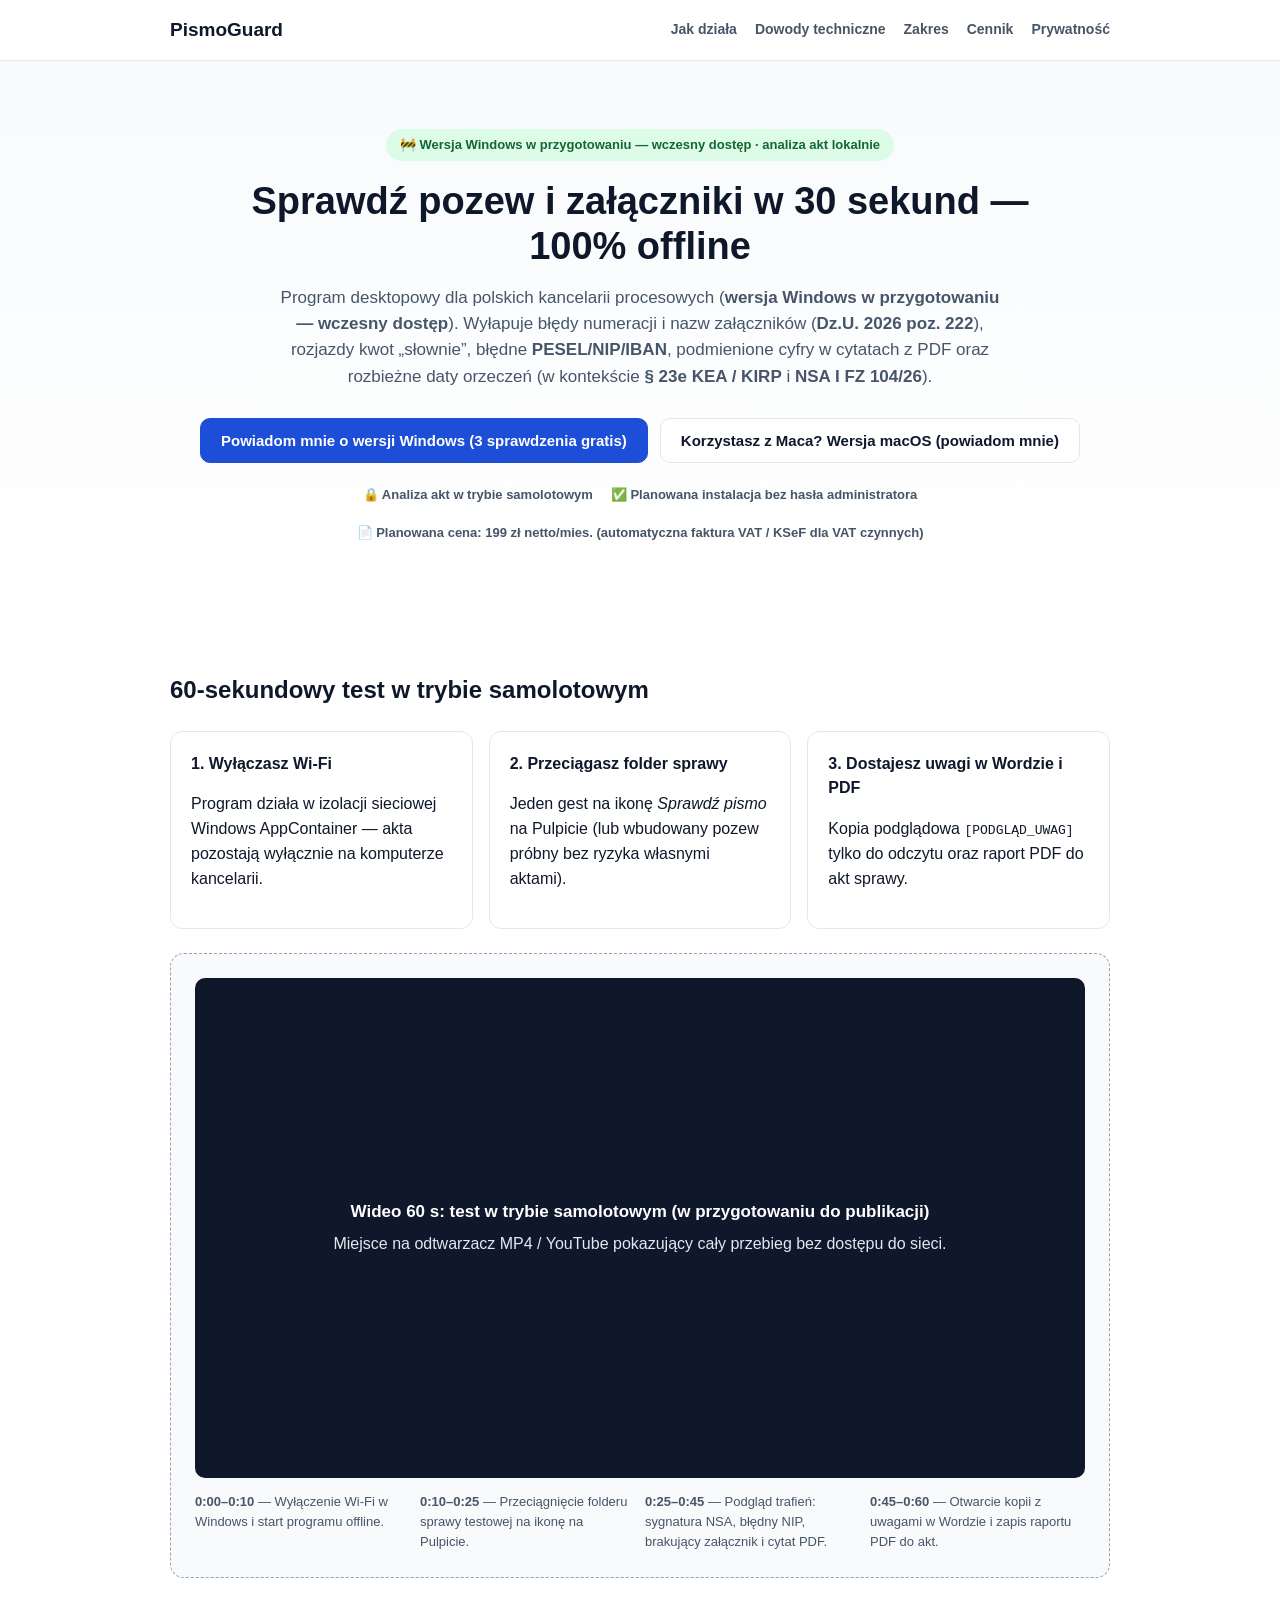
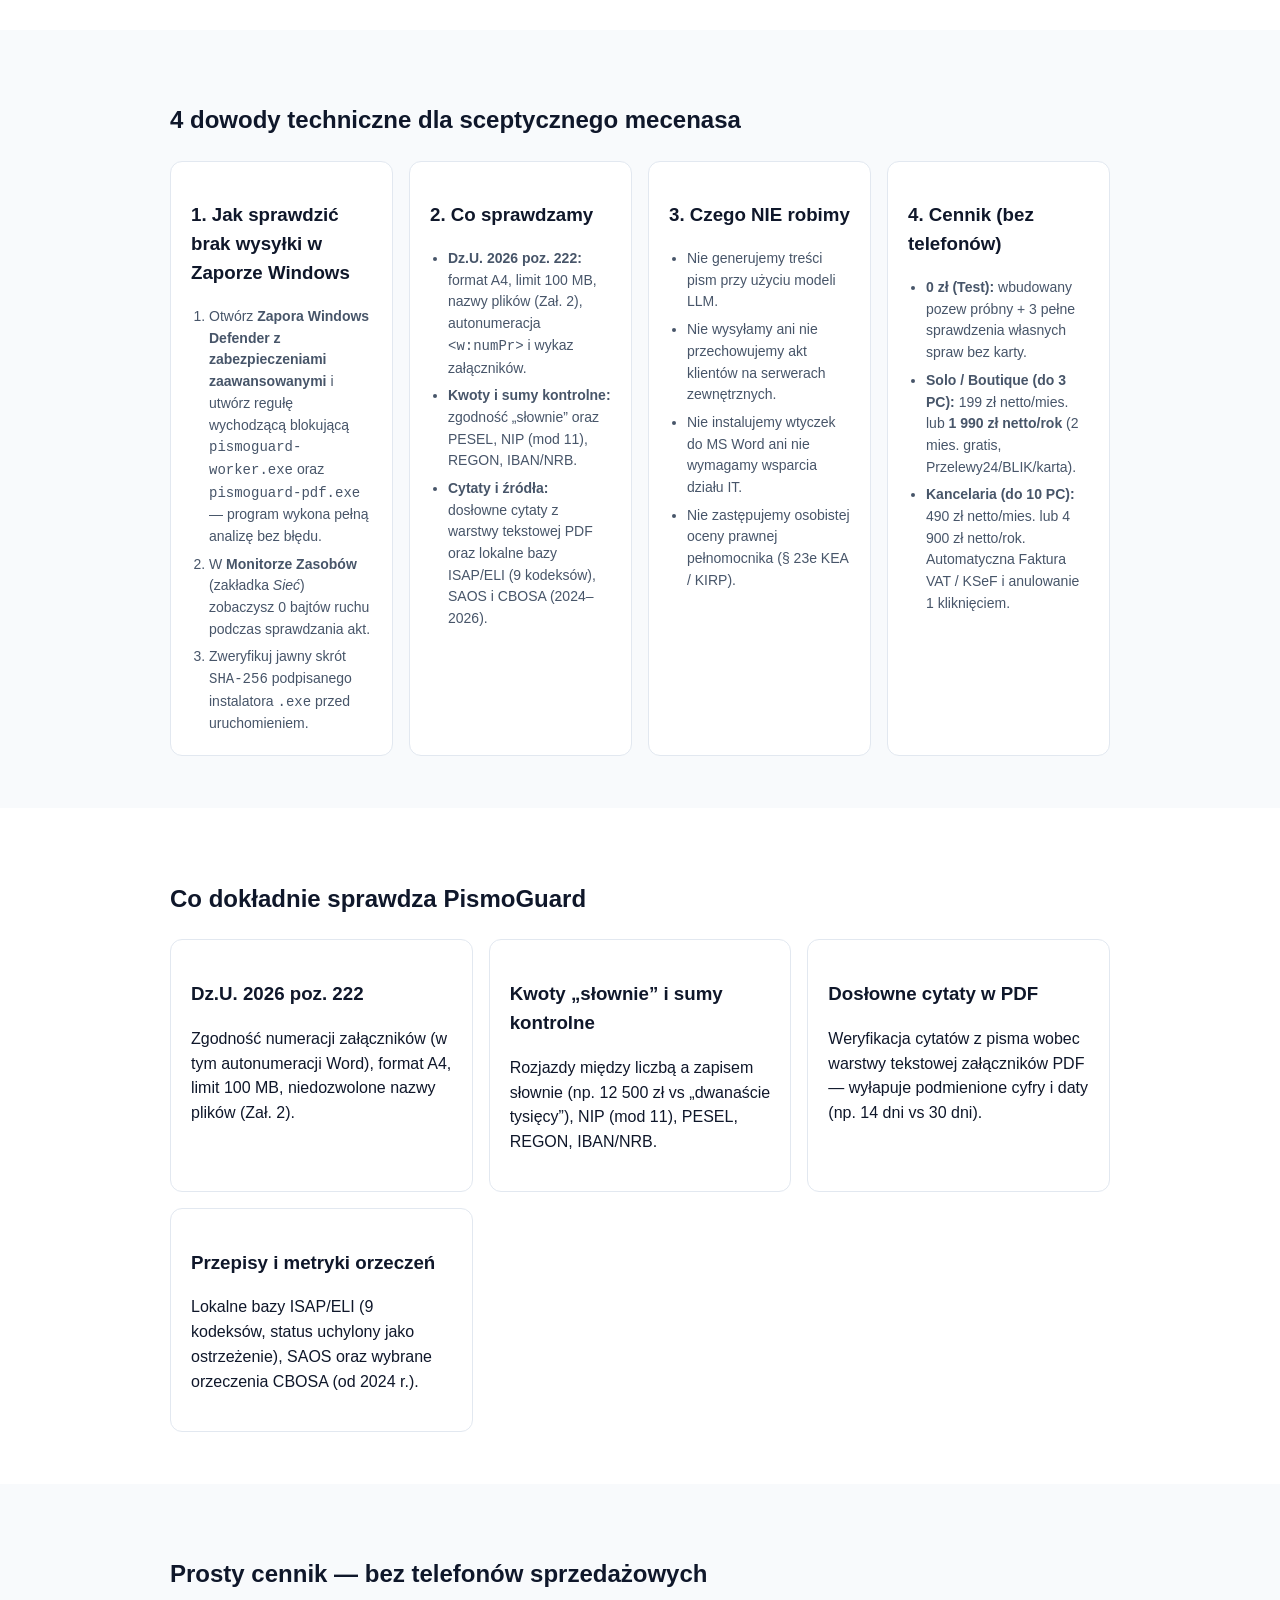
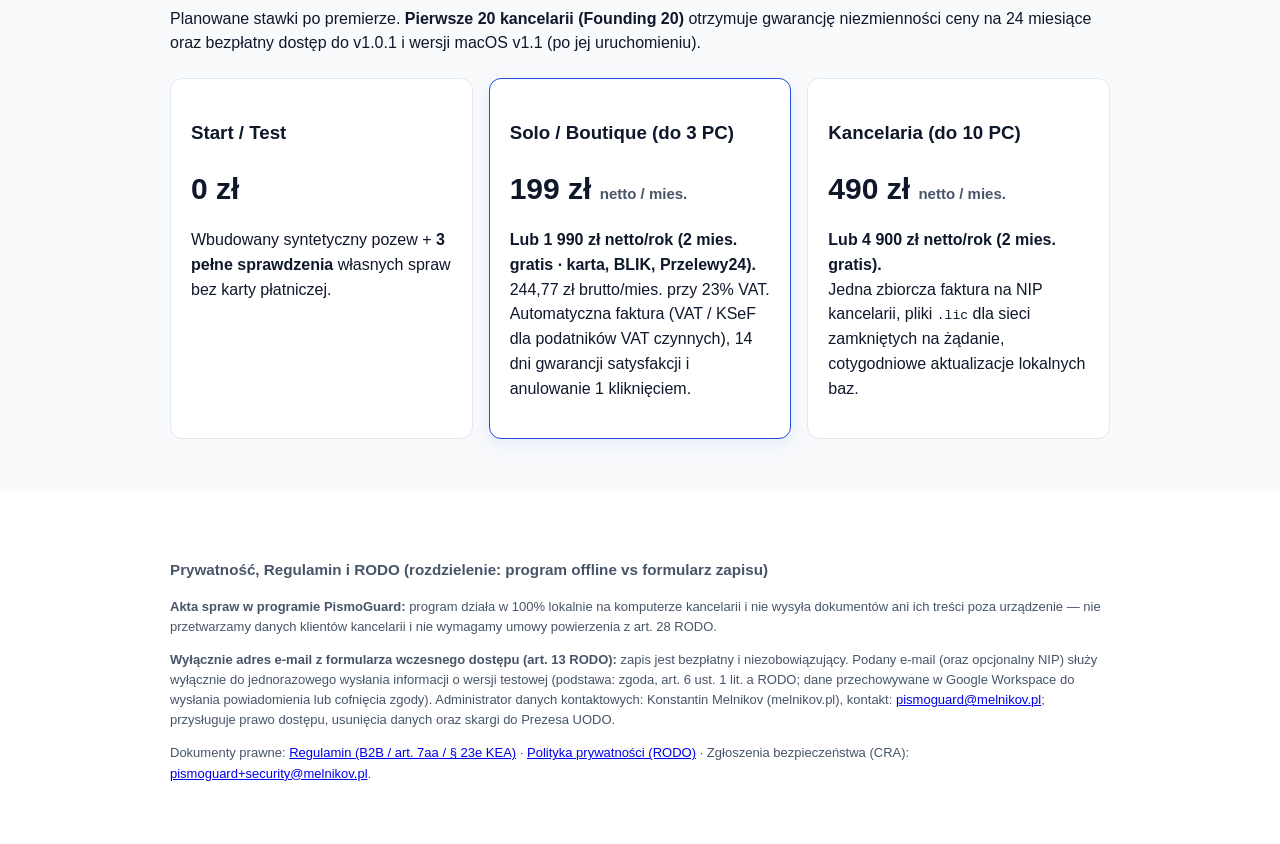
==== index.html @ b6249861 "Publish PismoGuard static landing site for pismoguard.melnikov.pl" ====
<!DOCTYPE html>
<html lang="pl">
<head>
  <meta charset="UTF-8" />
  <meta name="viewport" content="width=device-width, initial-scale=1.0" />
  <title>PismoGuard — Sprawdź pozew i załączniki w 30 sekund (100% offline)</title>
  <meta name="description" content="Program desktopowy na Windows dla polskich kancelarii procesowych (wczesny dostęp). Weryfikuje załączniki (Dz.U. 2026 poz. 222), kwoty słownie, PESEL/NIP, cytaty PDF oraz daty orzeczeń — bez wysyłania akt do chmury." />
  <link rel="canonical" href="https://pismoguard.melnikov.pl/" />
  <link rel="icon" href="icon.png" />
  <link rel="apple-touch-icon" href="icon.png" />
  <meta property="og:title" content="PismoGuard — Sprawdź pozew i załączniki w 30 sekund (100% offline)" />
  <meta property="og:description" content="Program desktopowy na Windows dla polskich kancelarii procesowych (wczesny dostęp). Weryfikuje załączniki, kwoty słownie, PESEL/NIP, cytaty PDF i metryki orzeczeń lokalnie." />
  <meta property="og:type" content="website" />
  <meta property="og:url" content="https://pismoguard.melnikov.pl/" />
  <meta property="og:site_name" content="PismoGuard" />
  <link rel="stylesheet" href="styles.css" />
  <style>
    .video-slot {
      margin-top: 24px;
      border: 1px dashed #94a3b8;
      border-radius: 14px;
      background: #f8fafc;
      padding: 24px;
      text-align: left;
    }
    .video-slot-frame {
      aspect-ratio: 16 / 9;
      border-radius: 10px;
      background: #0f172a;
      color: #e2e8f0;
      display: flex;
      flex-direction: column;
      align-items: center;
      justify-content: center;
      padding: 20px;
      text-align: center;
      margin-bottom: 14px;
    }
    .video-slot-frame strong { color: #ffffff; font-size: 17px; margin-bottom: 6px; }
    .video-slot-timeline { display: grid; gap: 10px; grid-template-columns: repeat(auto-fit, minmax(200px, 1fr)); font-size: 13px; color: var(--muted); }
    .proof-grid { display: grid; gap: 16px; margin-top: 22px; grid-template-columns: repeat(auto-fit, minmax(220px, 1fr)); }
    .proof-card { background: #fff; border: 1px solid var(--border); border-radius: 12px; padding: 20px; }
    .proof-card ul, .proof-card ol { padding-left: 18px; margin: 10px 0 0; font-size: 14px; color: var(--muted); }
    .proof-card li + li { margin-top: 6px; }
  </style>
</head>
<body>
  <header class="nav">
    <div class="wrap nav-inner">
      <div class="logo">PismoGuard</div>
      <div class="nav-links">
        <a href="#jak-dziala">Jak działa</a>
        <a href="#dowody-techniczne">Dowody techniczne</a>
        <a href="#co-sprawdza">Zakres</a>
        <a href="#cennik">Cennik</a>
        <a href="#prywatnosc">Prywatność</a>
      </div>
    </div>
  </header>

  <section class="hero">
    <div class="wrap">
      <div class="pill">🚧 Wersja Windows w przygotowaniu — wczesny dostęp · analiza akt lokalnie</div>
      <h1>Sprawdź pozew i załączniki w 30 sekund — 100% offline</h1>
      <p class="lead">
        Program desktopowy dla polskich kancelarii procesowych (<strong>wersja Windows w przygotowaniu — wczesny dostęp</strong>).
        Wyłapuje błędy numeracji i nazw załączników (<strong>Dz.U. 2026 poz. 222</strong>), rozjazdy kwot „słownie”,
        błędne <strong>PESEL/NIP/IBAN</strong>, podmienione cyfry w cytatach z PDF oraz rozbieżne daty orzeczeń
        (w kontekście <strong>§ 23e KEA / KIRP</strong> i <strong>NSA I FZ 104/26</strong>).
      </p>

      <div class="cta-row">
        <button id="cta-windows" class="btn primary">Powiadom mnie o wersji Windows (3 sprawdzenia gratis)</button>
        <button id="cta-macos" class="btn secondary">Korzystasz z Maca? Wersja macOS (powiadom mnie)</button>
      </div>

      <div class="trust-bar">
        <span>🔒 Analiza akt w trybie samolotowym</span>
        <span>✅ Planowana instalacja bez hasła administratora</span>
        <span>📄 Planowana cena: 199 zł netto/mies. (automatyczna faktura VAT / KSeF dla VAT czynnych)</span>
      </div>
    </div>
  </section>

  <section id="jak-dziala" class="section">
    <div class="wrap">
      <h2>60-sekundowy test w trybie samolotowym</h2>
      <div class="steps">
        <div class="step"><strong>1. Wyłączasz Wi-Fi</strong><p>Program działa w izolacji sieciowej Windows AppContainer — akta pozostają wyłącznie na komputerze kancelarii.</p></div>
        <div class="step"><strong>2. Przeciągasz folder sprawy</strong><p>Jeden gest na ikonę <em>Sprawdź pismo</em> na Pulpicie (lub wbudowany pozew próbny bez ryzyka własnymi aktami).</p></div>
        <div class="step"><strong>3. Dostajesz uwagi w Wordzie i PDF</strong><p>Kopia podglądowa <code>[PODGLĄD_UWAG]</code> tylko do odczytu oraz raport PDF do akt sprawy.</p></div>
      </div>

      <div class="video-slot" aria-label="Slot na 60-sekundowe nagranie wideo">
        <div class="video-slot-frame">
          <strong>Wideo 60 s: test w trybie samolotowym (w przygotowaniu do publikacji)</strong>
          <span>Miejsce na odtwarzacz MP4 / YouTube pokazujący cały przebieg bez dostępu do sieci.</span>
        </div>
        <div class="video-slot-timeline">
          <div><strong>0:00–0:10</strong> — Wyłączenie Wi-Fi w Windows i start programu offline.</div>
          <div><strong>0:10–0:25</strong> — Przeciągnięcie folderu sprawy testowej na ikonę na Pulpicie.</div>
          <div><strong>0:25–0:45</strong> — Podgląd trafień: sygnatura NSA, błędny NIP, brakujący załącznik i cytat PDF.</div>
          <div><strong>0:45–0:60</strong> — Otwarcie kopii z uwagami w Wordzie i zapis raportu PDF do akt.</div>
        </div>
      </div>
    </div>
  </section>

  <section id="dowody-techniczne" class="section alt">
    <div class="wrap">
      <h2>4 dowody techniczne dla sceptycznego mecenasa</h2>
      <div class="proof-grid">
        <div class="proof-card">
          <h3>1. Jak sprawdzić brak wysyłki w Zaporze Windows</h3>
          <ol>
            <li>Otwórz <strong>Zapora Windows Defender z zabezpieczeniami zaawansowanymi</strong> i utwórz regułę wychodzącą blokującą <code>pismoguard-worker.exe</code> oraz <code>pismoguard-pdf.exe</code> — program wykona pełną analizę bez błędu.</li>
            <li>W <strong>Monitorze Zasobów</strong> (zakładka <em>Sieć</em>) zobaczysz 0 bajtów ruchu podczas sprawdzania akt.</li>
            <li>Zweryfikuj jawny skrót <code>SHA-256</code> podpisanego instalatora <code>.exe</code> przed uruchomieniem.</li>
          </ol>
        </div>
        <div class="proof-card">
          <h3>2. Co sprawdzamy</h3>
          <ul>
            <li><strong>Dz.U. 2026 poz. 222:</strong> format A4, limit 100 MB, nazwy plików (Zał. 2), autonumeracja <code>&lt;w:numPr&gt;</code> i wykaz załączników.</li>
            <li><strong>Kwoty i sumy kontrolne:</strong> zgodność „słownie” oraz PESEL, NIP (mod 11), REGON, IBAN/NRB.</li>
            <li><strong>Cytaty i źródła:</strong> dosłowne cytaty z warstwy tekstowej PDF oraz lokalne bazy ISAP/ELI (9 kodeksów), SAOS i CBOSA (2024–2026).</li>
          </ul>
        </div>
        <div class="proof-card">
          <h3>3. Czego NIE robimy</h3>
          <ul>
            <li>Nie generujemy treści pism przy użyciu modeli LLM.</li>
            <li>Nie wysyłamy ani nie przechowujemy akt klientów na serwerach zewnętrznych.</li>
            <li>Nie instalujemy wtyczek do MS Word ani nie wymagamy wsparcia działu IT.</li>
            <li>Nie zastępujemy osobistej oceny prawnej pełnomocnika (§ 23e KEA / KIRP).</li>
          </ul>
        </div>
        <div class="proof-card">
          <h3>4. Cennik (bez telefonów)</h3>
          <ul>
            <li><strong>0 zł (Test):</strong> wbudowany pozew próbny + 3 pełne sprawdzenia własnych spraw bez karty.</li>
            <li><strong>Solo / Boutique (do 3 PC):</strong> 199 zł netto/mies. lub <strong>1 990 zł netto/rok</strong> (2 mies. gratis, Przelewy24/BLIK/karta).</li>
            <li><strong>Kancelaria (do 10 PC):</strong> 490 zł netto/mies. lub 4 900 zł netto/rok. Automatyczna Faktura VAT / KSeF i anulowanie 1 kliknięciem.</li>
          </ul>
        </div>
      </div>
    </div>
  </section>

  <section id="co-sprawdza" class="section">
    <div class="wrap">
      <h2>Co dokładnie sprawdza PismoGuard</h2>
      <div class="grid">
        <div class="card"><h3>Dz.U. 2026 poz. 222</h3><p>Zgodność numeracji załączników (w tym autonumeracji Word), format A4, limit 100 MB, niedozwolone nazwy plików (Zał. 2).</p></div>
        <div class="card"><h3>Kwoty „słownie” i sumy kontrolne</h3><p>Rozjazdy między liczbą a zapisem słownie (np. 12 500 zł vs „dwanaście tysięcy”), NIP (mod 11), PESEL, REGON, IBAN/NRB.</p></div>
        <div class="card"><h3>Dosłowne cytaty w PDF</h3><p>Weryfikacja cytatów z pisma wobec warstwy tekstowej załączników PDF — wyłapuje podmienione cyfry i daty (np. 14 dni vs 30 dni).</p></div>
        <div class="card"><h3>Przepisy i metryki orzeczeń</h3><p>Lokalne bazy ISAP/ELI (9 kodeksów, status uchylony jako ostrzeżenie), SAOS oraz wybrane orzeczenia CBOSA (od 2024 r.).</p></div>
      </div>
    </div>
  </section>

  <section id="cennik" class="section alt">
    <div class="wrap">
      <h2>Prosty cennik — bez telefonów sprzedażowych</h2>
      <p class="muted" style="margin-top:-6px;">Planowane stawki po premierze. <strong>Pierwsze 20 kancelarii (Founding 20)</strong> otrzymuje gwarancję niezmienności ceny na 24 miesiące oraz bezpłatny dostęp do v1.0.1 i wersji macOS v1.1 (po jej uruchomieniu).</p>
      <div class="pricing">
        <div class="price-card">
          <h3>Start / Test</h3>
          <div class="price">0 zł</div>
          <p>Wbudowany syntetyczny pozew + <strong>3 pełne sprawdzenia</strong> własnych spraw bez karty płatniczej.</p>
        </div>
        <div class="price-card featured">
          <h3>Solo / Boutique (do 3 PC)</h3>
          <div class="price">199 zł <span>netto / mies.</span></div>
          <p><strong>Lub 1 990 zł netto/rok (2 mies. gratis · karta, BLIK, Przelewy24).</strong><br>244,77 zł brutto/mies. przy 23% VAT. Automatyczna faktura (VAT / KSeF dla podatników VAT czynnych), 14 dni gwarancji satysfakcji i anulowanie 1 kliknięciem.</p>
        </div>
        <div class="price-card">
          <h3>Kancelaria (do 10 PC)</h3>
          <div class="price">490 zł <span>netto / mies.</span></div>
          <p><strong>Lub 4 900 zł netto/rok (2 mies. gratis).</strong><br>Jedna zbiorcza faktura na NIP kancelarii, pliki <code>.lic</code> dla sieci zamkniętych na żądanie, cotygodniowe aktualizacje lokalnych baz.</p>
        </div>
      </div>
    </div>
  </section>

  <section id="prywatnosc" class="section">
    <div class="wrap small-legal">
      <h3>Prywatność, Regulamin i RODO (rozdzielenie: program offline vs formularz zapisu)</h3>
      <p><strong>Akta spraw w programie PismoGuard:</strong> program działa w 100% lokalnie na komputerze kancelarii i nie wysyła dokumentów ani ich treści poza urządzenie — nie przetwarzamy danych klientów kancelarii i nie wymagamy umowy powierzenia z art. 28 RODO.</p>
      <p><strong>Wyłącznie adres e-mail z formularza wczesnego dostępu (art. 13 RODO):</strong> zapis jest bezpłatny i niezobowiązujący. Podany e-mail (oraz opcjonalny NIP) służy wyłącznie do jednorazowego wysłania informacji o wersji testowej (podstawa: zgoda, art. 6 ust. 1 lit. a RODO; dane przechowywane w Google Workspace do wysłania powiadomienia lub cofnięcia zgody). Administrator danych kontaktowych: Konstantin Melnikov (melnikov.pl), kontakt: <a href="mailto:pismoguard@melnikov.pl">pismoguard@melnikov.pl</a>; przysługuje prawo dostępu, usunięcia danych oraz skargi do Prezesa UODO.</p>
      <p>Dokumenty prawne: <a href="regulamin.html">Regulamin (B2B / art. 7aa / § 23e KEA)</a> · <a href="polityka-prywatnosci.html">Polityka prywatności (RODO)</a> · Zgłoszenia bezpieczeństwa (CRA): <a href="mailto:pismoguard+security@melnikov.pl">pismoguard+security@melnikov.pl</a>.</p>
    </div>
  </section>

  <!-- Honest Waitlist Modal (Windows G1 + macOS Fake-Door) -->
  <div id="modal" class="modal hidden" role="dialog" aria-modal="true">
    <div class="modal-box">
      <button id="modal-close" class="close" aria-label="Zamknij">&times;</button>
      <h3 id="modal-title">Powiadom mnie o wersji Windows</h3>
      <p id="modal-desc">Zostaw służbowy e-mail kancelarii — wyślemy link do bezpłatnej wersji testowej (3 sprawdzenia bez karty).</p>
      <form id="waitlist-form">
        <input type="hidden" id="platform-input" name="platform" value="windows" />
        <label>E-mail kancelarii *
          <input type="email" id="email-input" name="email" required placeholder="mecenas@kancelaria.pl" />
        </label>
        <label>NIP kancelarii (opcjonalnie)
          <input type="text" id="nip-input" name="nip" placeholder="np. 1234563218" />
        </label>
        <label class="chk">
          <input type="checkbox" required /> Wyrażam zgodę na jednorazowe powiadomienie e-mail o dostępności wersji testowej PismoGuard.
        </label>
        <button type="submit" class="btn primary full">Zapisz się na wczesny dostęp</button>
        <p id="form-status" class="status"></p>
      </form>
    </div>
  </div>

  <script src="landing.js"></script>
</body>
</html>
---- styles.css ----
:root { --ink:#0f172a; --muted:#475569; --bg:#ffffff; --alt:#f8fafc; --primary:#1d4ed8; --border:#e2e8f0; }
* { box-sizing:border-box; }
body { margin:0; font-family:-apple-system,BlinkMacSystemFont,"Segoe UI",Roboto,sans-serif; color:var(--ink); background:var(--bg); line-height:1.55; }
.wrap { max-width:980px; margin:0 auto; padding:0 20px; }
.nav { border-bottom:1px solid var(--border); position:sticky; top:0; background:rgba(255,255,255,.95); }
.nav-inner { display:flex; justify-content:space-between; align-items:center; height:60px; }
.logo { font-weight:800; font-size:19px; }
.nav-links { display:flex; gap:18px; }
.nav-links a { color:var(--muted); text-decoration:none; font-size:14px; font-weight:600; }
.hero { padding:68px 0 56px; text-align:center; background:linear-gradient(180deg,#f8fafc,#ffffff); }
.pill { display:inline-block; background:#dcfce7; color:#166534; padding:6px 14px; border-radius:999px; font-size:13px; font-weight:700; margin-bottom:18px; }
h1 { font-size:38px; line-height:1.18; max-width:780px; margin:0 auto 16px; }
.lead { max-width:740px; margin:0 auto 28px; font-size:17px; color:var(--muted); }
.cta-row { display:flex; gap:12px; justify-content:center; flex-wrap:wrap; }
.btn { padding:13px 20px; border-radius:10px; font-weight:700; font-size:15px; cursor:pointer; border:1px solid var(--border); }
.btn.primary { background:var(--primary); color:#fff; border-color:var(--primary); }
.btn.secondary { background:#fff; color:var(--ink); }
.btn.full { width:100%; margin-top:12px; }
.trust-bar { display:flex; gap:18px; justify-content:center; flex-wrap:wrap; margin-top:22px; font-size:13px; color:var(--muted); font-weight:600; }
.section { padding:52px 0; }
.section.alt { background:var(--alt); }
.steps, .grid, .pricing { display:grid; gap:16px; margin-top:22px; grid-template-columns:repeat(auto-fit,minmax(240px,1fr)); }
.step, .card, .price-card { background:#fff; border:1px solid var(--border); border-radius:12px; padding:20px; }
.price-card.featured { border-color:var(--primary); box-shadow:0 6px 20px rgba(29,78,216,.08); }
.price { font-size:30px; font-weight:800; margin:8px 0; }
.price span { font-size:15px; font-weight:600; color:var(--muted); }
.small-legal { font-size:13px; color:var(--muted); }
.modal { position:fixed; inset:0; background:rgba(15,23,42,.55); display:flex; align-items:center; justify-content:center; padding:16px; }
.modal.hidden { display:none; }
.modal-box { background:#fff; border-radius:14px; max-width:460px; width:100%; padding:24px; position:relative; }
.close { position:absolute; top:12px; right:14px; border:none; background:none; font-size:24px; cursor:pointer; }
label { display:block; font-size:13px; font-weight:600; margin-top:12px; }
input[type="email"], input[type="text"] { width:100%; padding:10px 12px; border:1px solid #cbd5e1; border-radius:8px; margin-top:4px; font-size:14px; }
.chk { font-weight:400; color:var(--muted); display:flex; gap:8px; align-items:flex-start; }
.status { font-size:13px; font-weight:600; margin-top:10px; min-height:20px; }
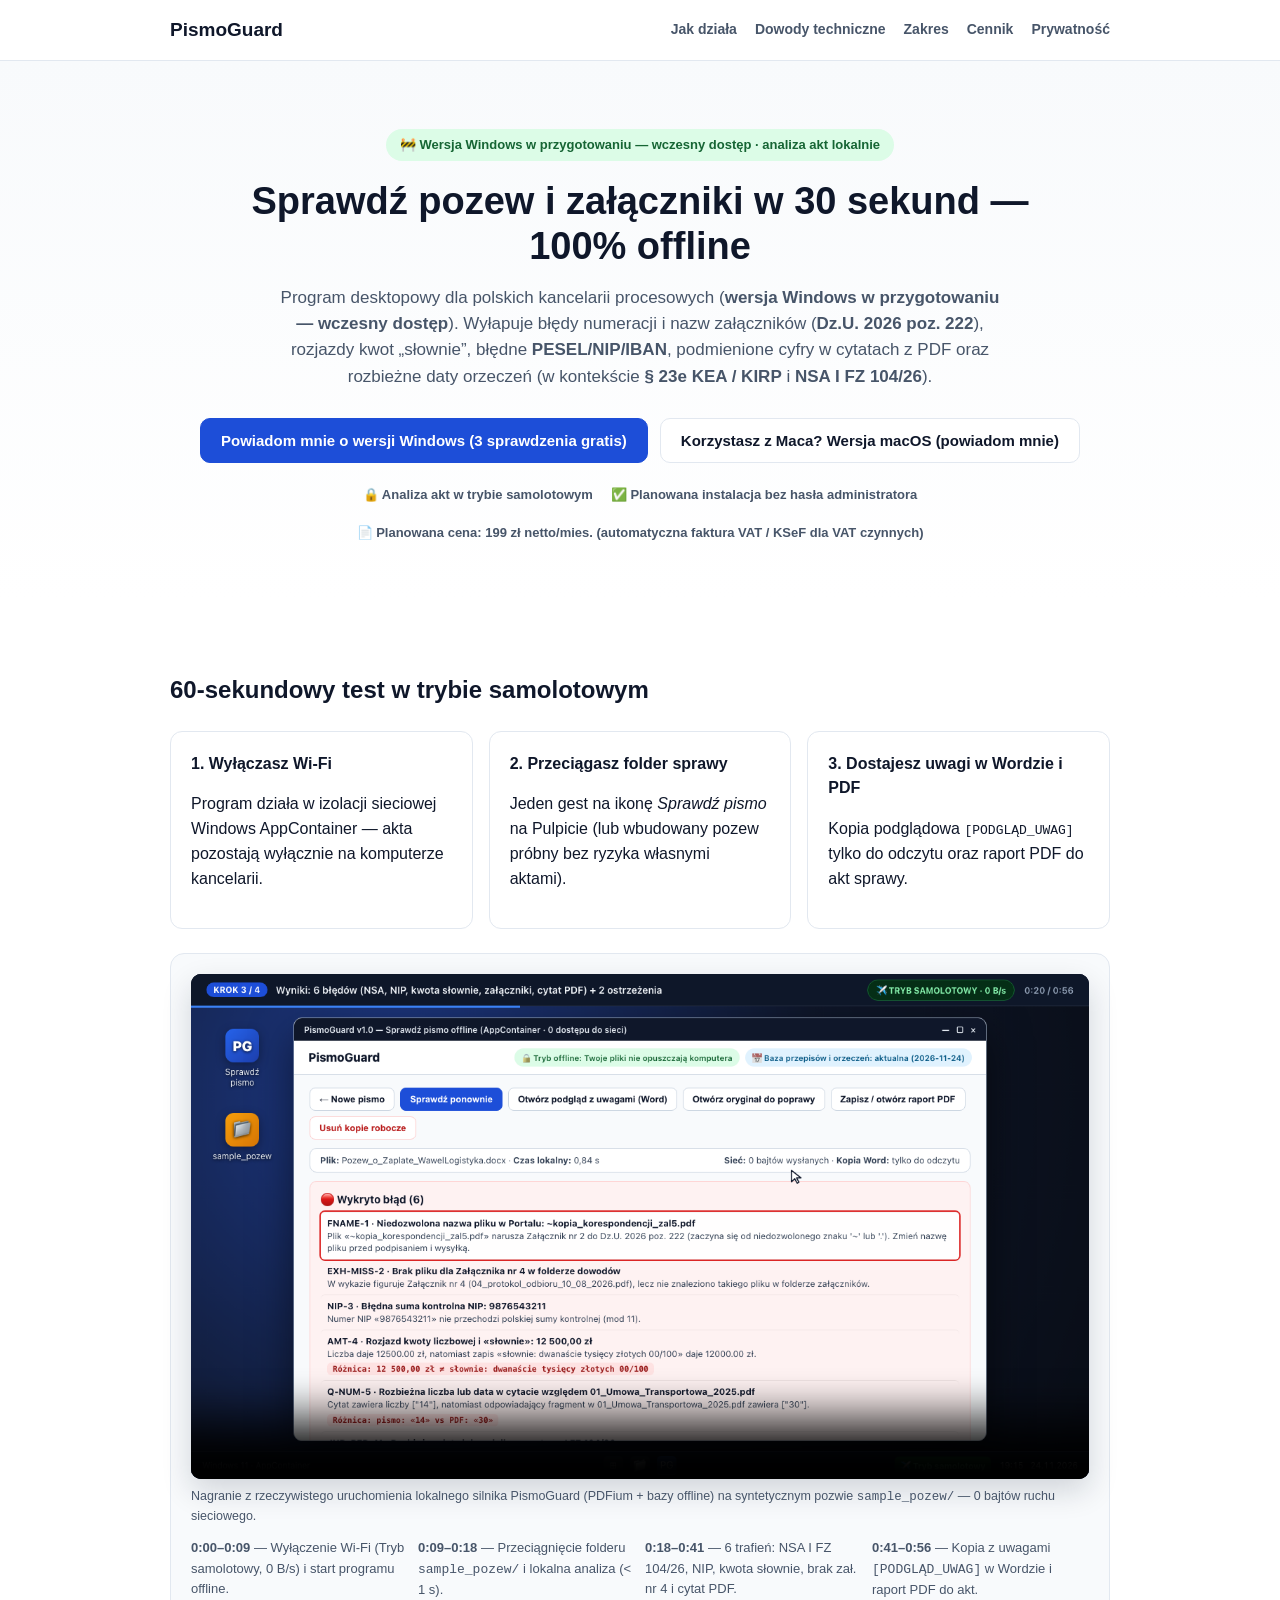
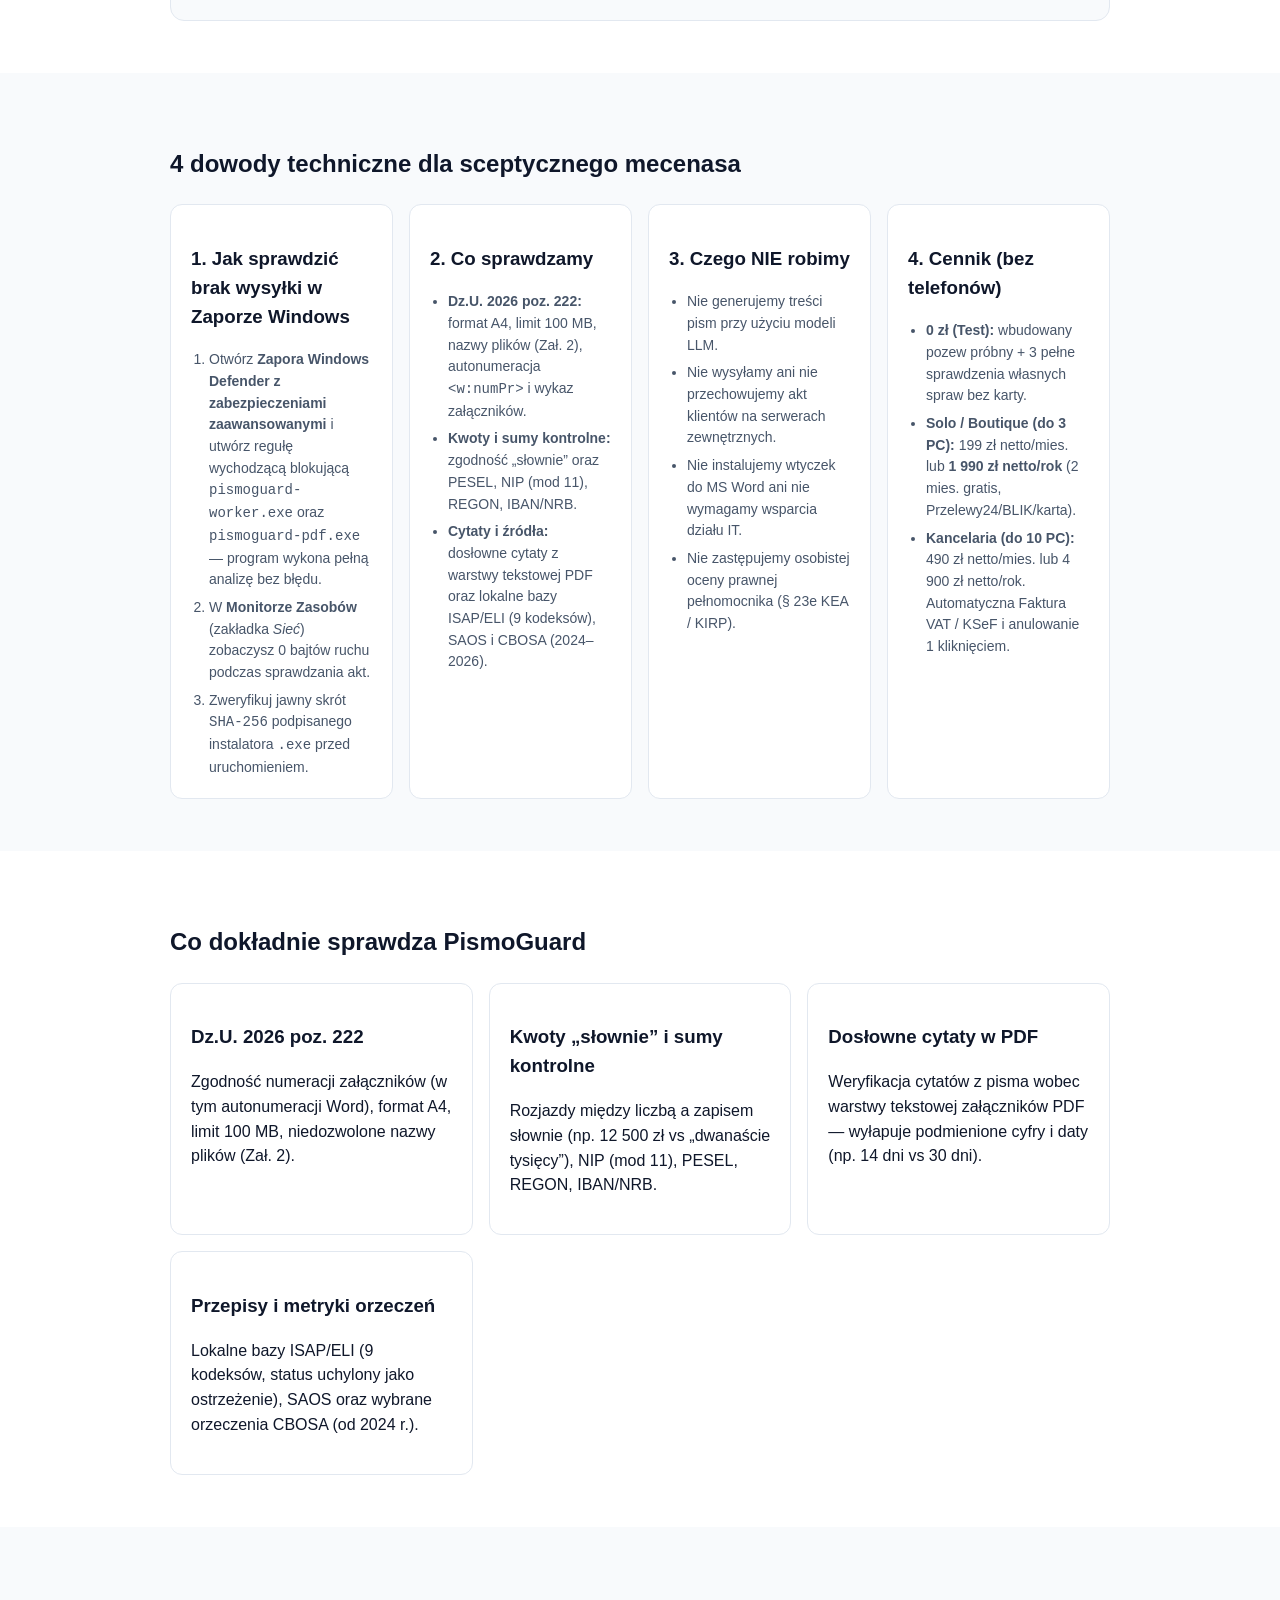
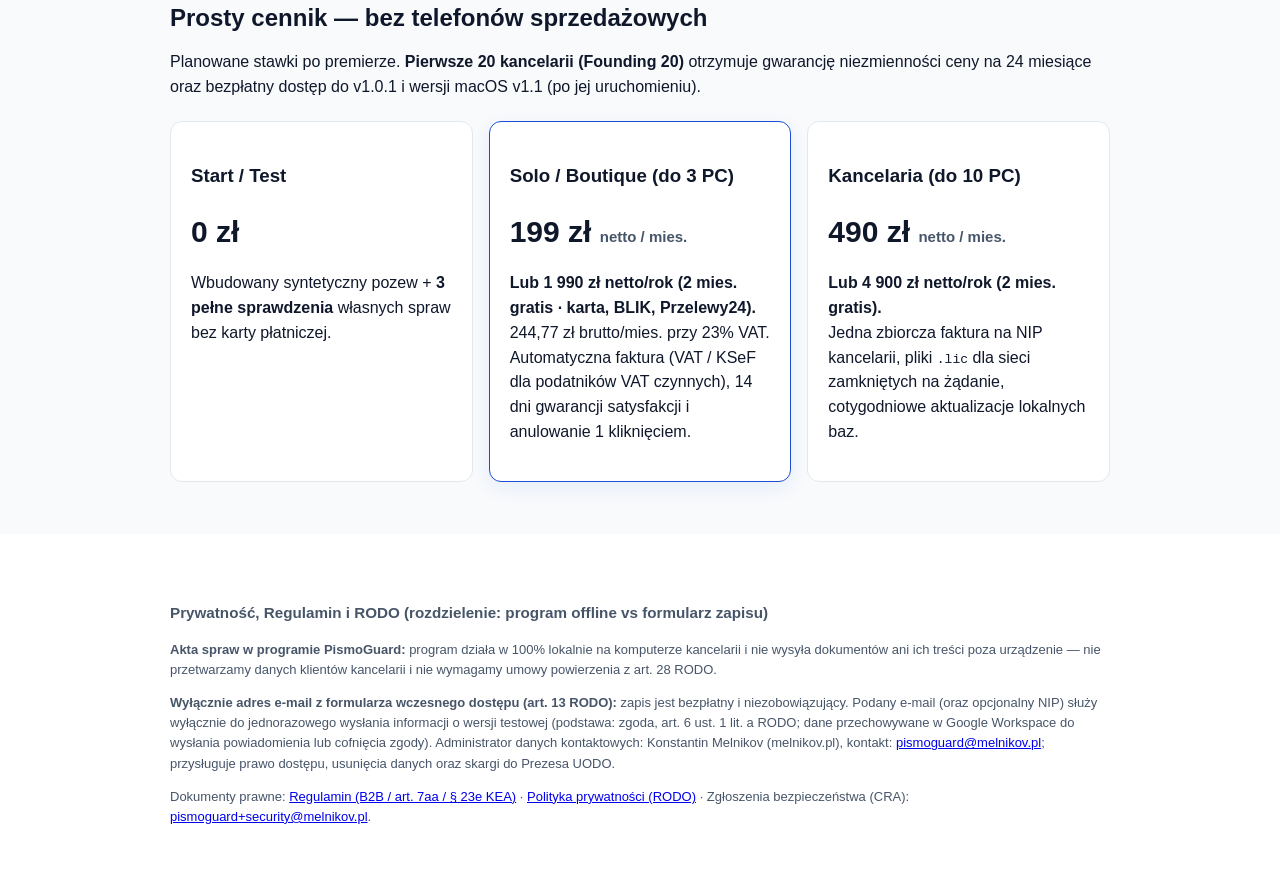
==== commit d7f794cf: "embed 56s real-audit offline demo video (yuv420p MP4 + poster)" ====
--- a/index.html
+++ b/index.html
@@ -17,26 +17,32 @@
   <style>
     .video-slot {
       margin-top: 24px;
-      border: 1px dashed #94a3b8;
+      border: 1px solid var(--border);
       border-radius: 14px;
       background: #f8fafc;
-      padding: 24px;
+      padding: 20px;
       text-align: left;
     }
     .video-slot-frame {
       aspect-ratio: 16 / 9;
       border-radius: 10px;
       background: #0f172a;
-      color: #e2e8f0;
-      display: flex;
-      flex-direction: column;
-      align-items: center;
-      justify-content: center;
-      padding: 20px;
-      text-align: center;
+      overflow: hidden;
       margin-bottom: 14px;
-    }
-    .video-slot-frame strong { color: #ffffff; font-size: 17px; margin-bottom: 6px; }
+      box-shadow: 0 12px 30px rgba(15, 23, 42, 0.16);
+    }
+    .video-slot-frame video {
+      width: 100%;
+      height: 100%;
+      display: block;
+      object-fit: contain;
+      background: #0f172a;
+    }
+    .video-caption {
+      font-size: 12.5px;
+      color: var(--muted);
+      margin: -6px 0 12px;
+    }
     .video-slot-timeline { display: grid; gap: 10px; grid-template-columns: repeat(auto-fit, minmax(200px, 1fr)); font-size: 13px; color: var(--muted); }
     .proof-grid { display: grid; gap: 16px; margin-top: 22px; grid-template-columns: repeat(auto-fit, minmax(220px, 1fr)); }
     .proof-card { background: #fff; border: 1px solid var(--border); border-radius: 12px; padding: 20px; }
@@ -91,16 +97,19 @@
         <div class="step"><strong>3. Dostajesz uwagi w Wordzie i PDF</strong><p>Kopia podglądowa <code>[PODGLĄD_UWAG]</code> tylko do odczytu oraz raport PDF do akt sprawy.</p></div>
       </div>
 
-      <div class="video-slot" aria-label="Slot na 60-sekundowe nagranie wideo">
+      <div class="video-slot" aria-label="60-sekundowe nagranie wideo testu offline">
         <div class="video-slot-frame">
-          <strong>Wideo 60 s: test w trybie samolotowym (w przygotowaniu do publikacji)</strong>
-          <span>Miejsce na odtwarzacz MP4 / YouTube pokazujący cały przebieg bez dostępu do sieci.</span>
-        </div>
+          <video controls playsinline preload="metadata" poster="demo-poster.png" aria-label="PismoGuard — test w trybie samolotowym na przykładowym pozwie">
+            <source src="demo-offline-60s.mp4" type="video/mp4" />
+            Twoja przeglądarka nie obsługuje wideo HTML5. <a href="demo-offline-60s.mp4">Pobierz nagranie MP4</a>.
+          </video>
+        </div>
+        <p class="video-caption">Nagranie z rzeczywistego uruchomienia lokalnego silnika PismoGuard (PDFium + bazy offline) na syntetycznym pozwie <code>sample_pozew/</code> — 0 bajtów ruchu sieciowego.</p>
         <div class="video-slot-timeline">
-          <div><strong>0:00–0:10</strong> — Wyłączenie Wi-Fi w Windows i start programu offline.</div>
-          <div><strong>0:10–0:25</strong> — Przeciągnięcie folderu sprawy testowej na ikonę na Pulpicie.</div>
-          <div><strong>0:25–0:45</strong> — Podgląd trafień: sygnatura NSA, błędny NIP, brakujący załącznik i cytat PDF.</div>
-          <div><strong>0:45–0:60</strong> — Otwarcie kopii z uwagami w Wordzie i zapis raportu PDF do akt.</div>
+          <div><strong>0:00–0:09</strong> — Wyłączenie Wi-Fi (Tryb samolotowy, 0 B/s) i start programu offline.</div>
+          <div><strong>0:09–0:18</strong> — Przeciągnięcie folderu <code>sample_pozew/</code> i lokalna analiza (&lt; 1 s).</div>
+          <div><strong>0:18–0:41</strong> — 6 trafień: NSA I FZ 104/26, NIP, kwota słownie, brak zał. nr 4 i cytat PDF.</div>
+          <div><strong>0:41–0:56</strong> — Kopia z uwagami <code>[PODGLĄD_UWAG]</code> w Wordzie i raport PDF do akt.</div>
         </div>
       </div>
     </div>
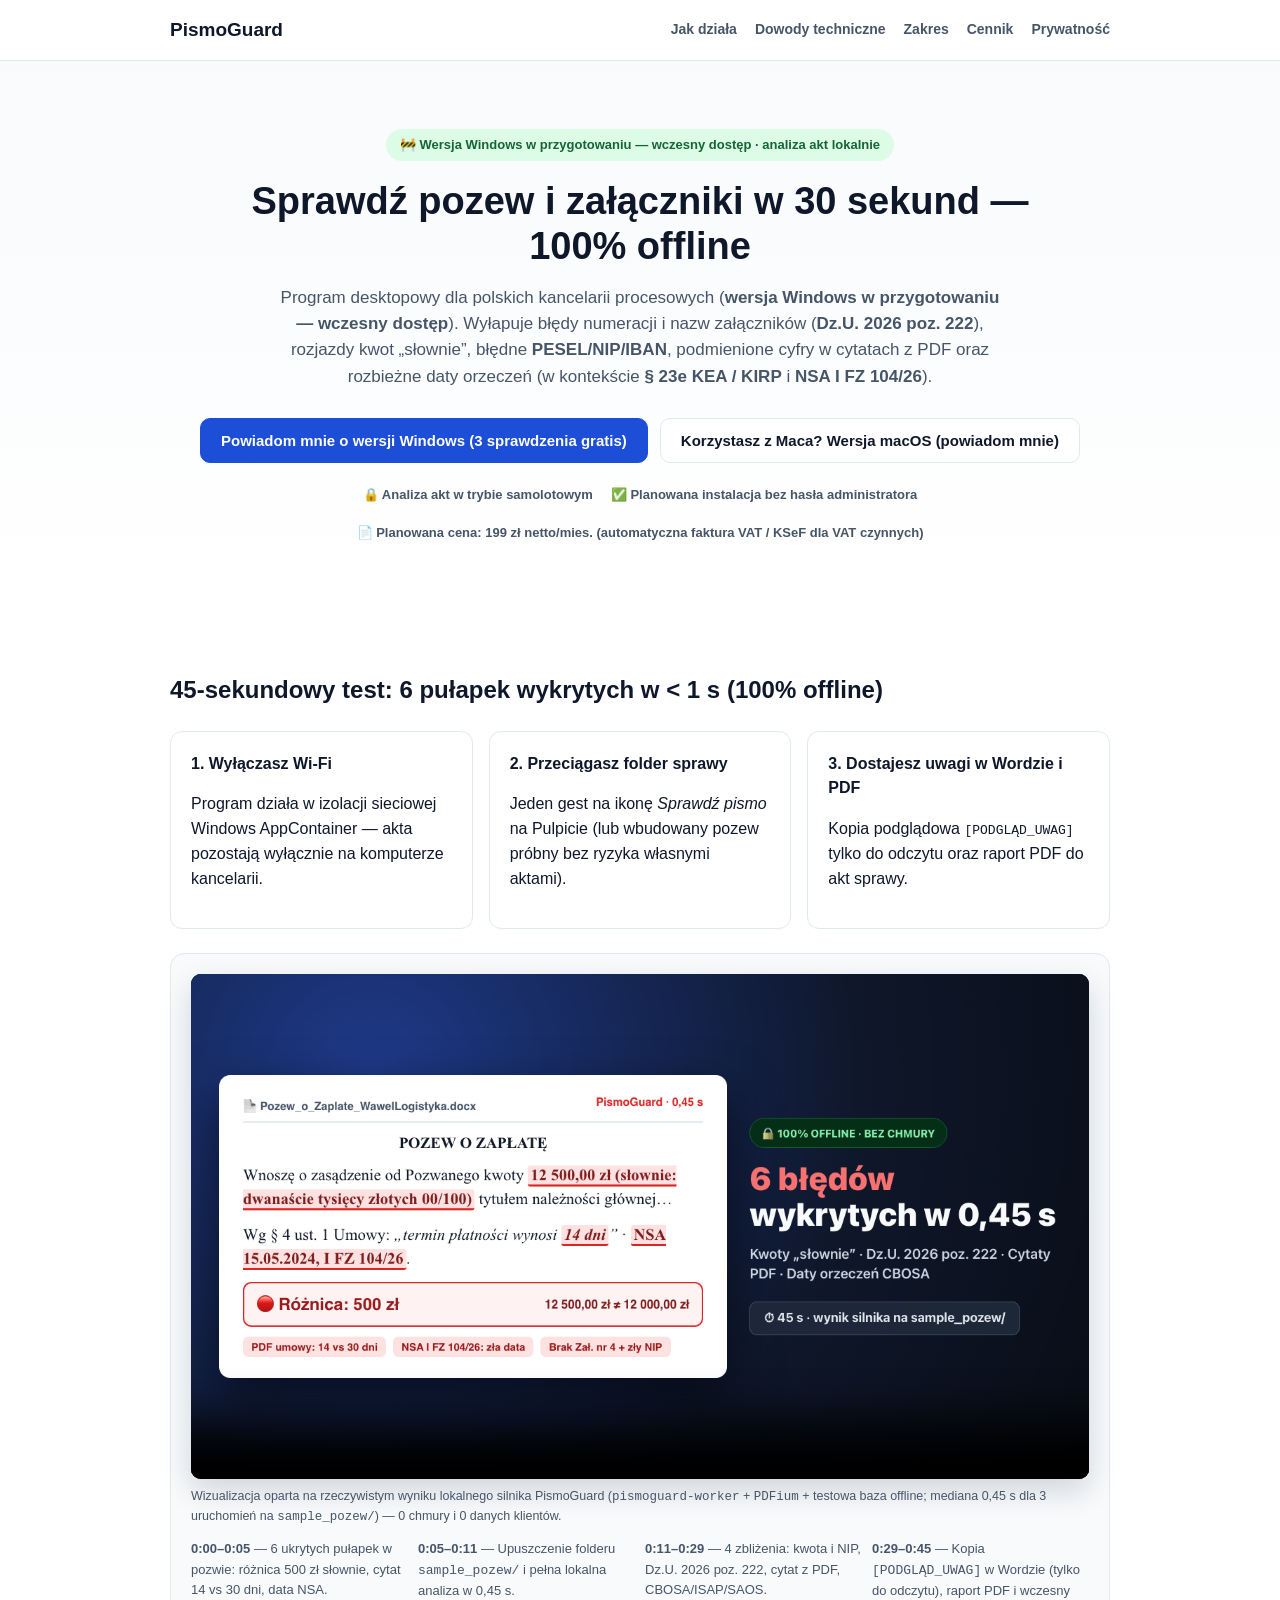
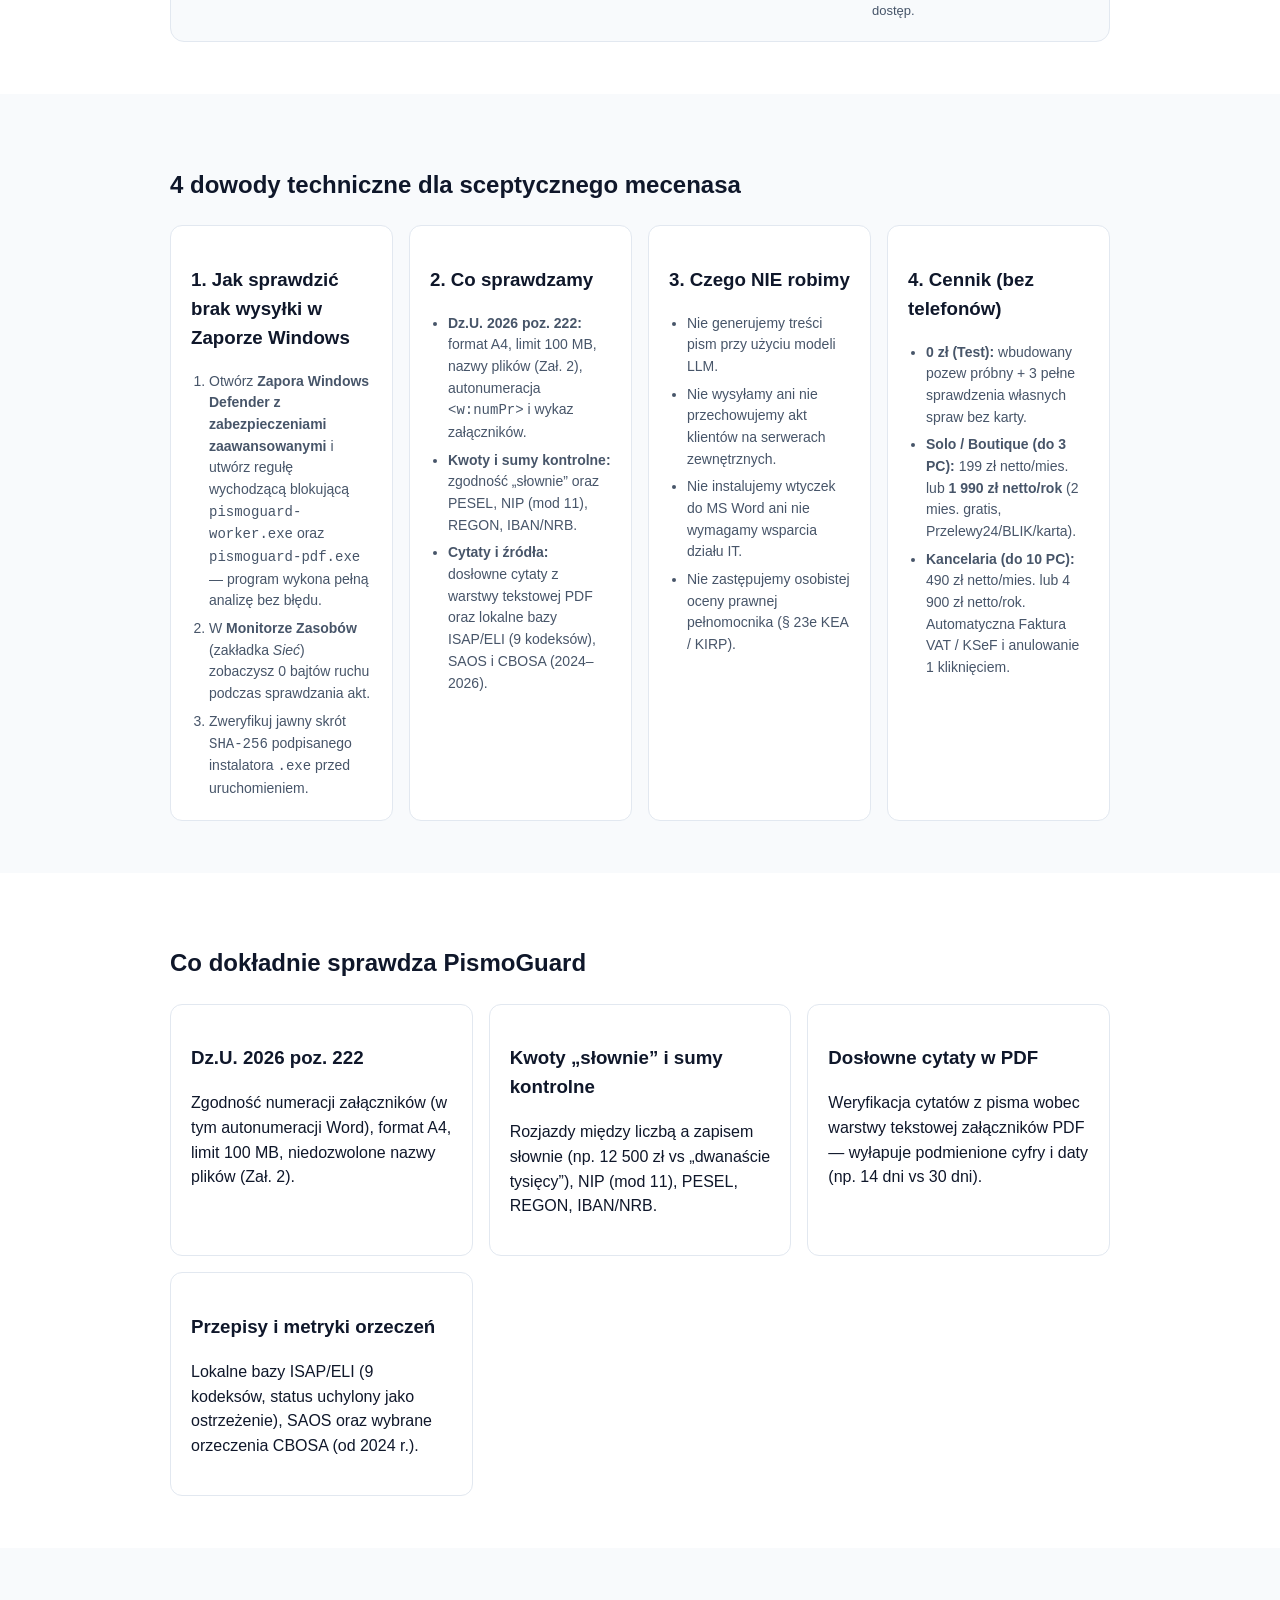
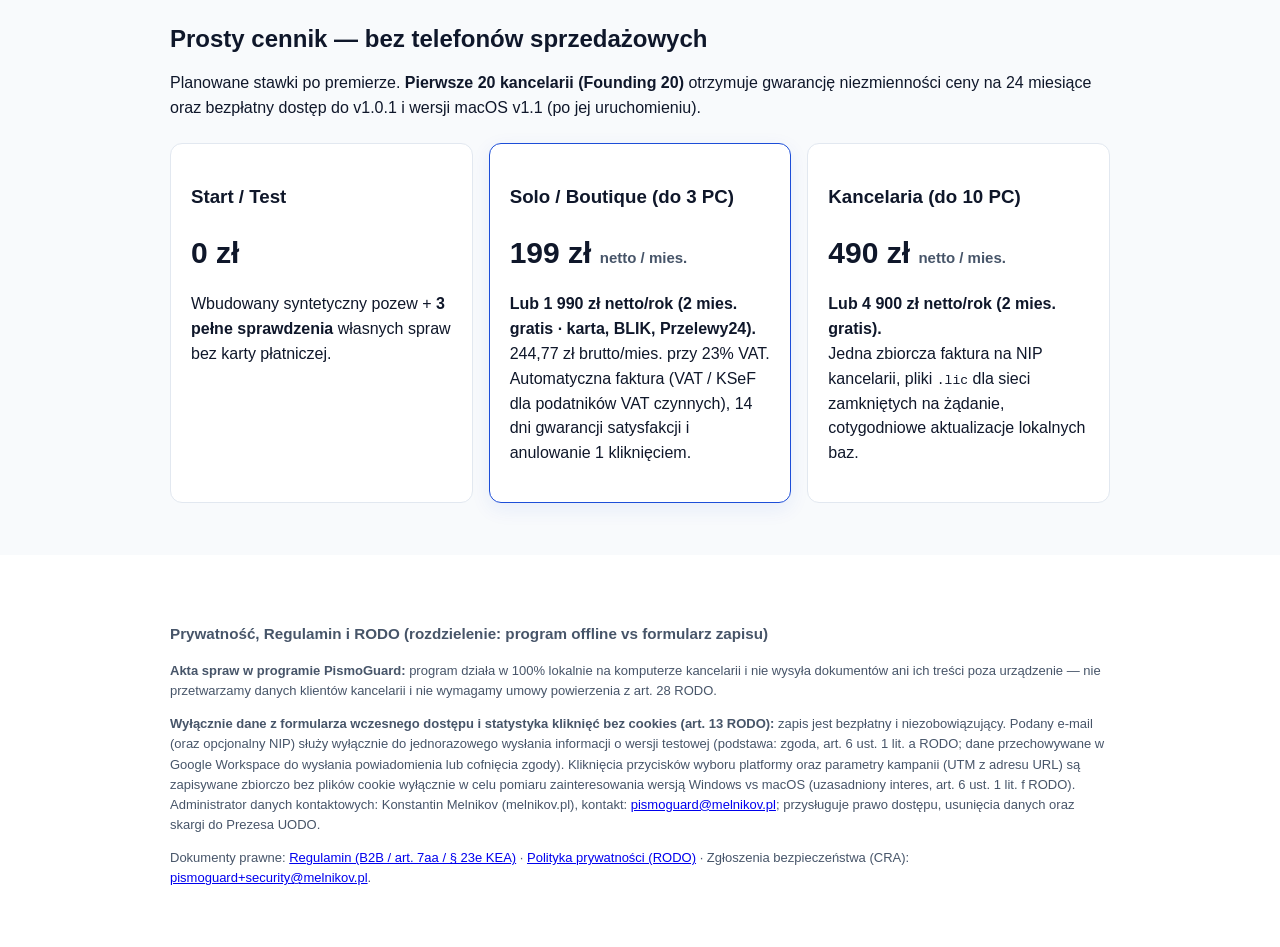
==== commit ca3200c0: "ship vetted v2 45s value-first demo (0.45s bench, cache-busted, RODO UTM)" ====
--- a/index.html
+++ b/index.html
@@ -90,26 +90,26 @@
 
   <section id="jak-dziala" class="section">
     <div class="wrap">
-      <h2>60-sekundowy test w trybie samolotowym</h2>
+      <h2>45-sekundowy test: 6 pułapek wykrytych w &lt; 1 s (100% offline)</h2>
       <div class="steps">
         <div class="step"><strong>1. Wyłączasz Wi-Fi</strong><p>Program działa w izolacji sieciowej Windows AppContainer — akta pozostają wyłącznie na komputerze kancelarii.</p></div>
         <div class="step"><strong>2. Przeciągasz folder sprawy</strong><p>Jeden gest na ikonę <em>Sprawdź pismo</em> na Pulpicie (lub wbudowany pozew próbny bez ryzyka własnymi aktami).</p></div>
         <div class="step"><strong>3. Dostajesz uwagi w Wordzie i PDF</strong><p>Kopia podglądowa <code>[PODGLĄD_UWAG]</code> tylko do odczytu oraz raport PDF do akt sprawy.</p></div>
       </div>
 
-      <div class="video-slot" aria-label="60-sekundowe nagranie wideo testu offline">
+      <div class="video-slot" aria-label="45-sekundowe nagranie wideo testu offline">
         <div class="video-slot-frame">
-          <video controls playsinline preload="metadata" poster="demo-poster.png" aria-label="PismoGuard — test w trybie samolotowym na przykładowym pozwie">
-            <source src="demo-offline-60s.mp4" type="video/mp4" />
-            Twoja przeglądarka nie obsługuje wideo HTML5. <a href="demo-offline-60s.mp4">Pobierz nagranie MP4</a>.
+          <video controls playsinline preload="metadata" poster="demo-poster-v2.png" aria-label="PismoGuard — 6 błędów wykrytych w 0,45 s bez chmury na przykładowym pozwie">
+            <source src="demo-offline-45s-v2.mp4" type="video/mp4" />
+            Twoja przeglądarka nie obsługuje wideo HTML5. <a href="demo-offline-45s-v2.mp4">Pobierz nagranie MP4 (45 s)</a>.
           </video>
         </div>
-        <p class="video-caption">Nagranie z rzeczywistego uruchomienia lokalnego silnika PismoGuard (PDFium + bazy offline) na syntetycznym pozwie <code>sample_pozew/</code> — 0 bajtów ruchu sieciowego.</p>
+        <p class="video-caption">Wizualizacja oparta na rzeczywistym wyniku lokalnego silnika PismoGuard (<code>pismoguard-worker</code> + <code>PDFium</code> + testowa baza offline; mediana 0,45 s dla 3 uruchomień na <code>sample_pozew/</code>) — 0 chmury i 0 danych klientów.</p>
         <div class="video-slot-timeline">
-          <div><strong>0:00–0:09</strong> — Wyłączenie Wi-Fi (Tryb samolotowy, 0 B/s) i start programu offline.</div>
-          <div><strong>0:09–0:18</strong> — Przeciągnięcie folderu <code>sample_pozew/</code> i lokalna analiza (&lt; 1 s).</div>
-          <div><strong>0:18–0:41</strong> — 6 trafień: NSA I FZ 104/26, NIP, kwota słownie, brak zał. nr 4 i cytat PDF.</div>
-          <div><strong>0:41–0:56</strong> — Kopia z uwagami <code>[PODGLĄD_UWAG]</code> w Wordzie i raport PDF do akt.</div>
+          <div><strong>0:00–0:05</strong> — 6 ukrytych pułapek w pozwie: różnica 500 zł słownie, cytat 14 vs 30 dni, data NSA.</div>
+          <div><strong>0:05–0:11</strong> — Upuszczenie folderu <code>sample_pozew/</code> i pełna lokalna analiza w 0,45 s.</div>
+          <div><strong>0:11–0:29</strong> — 4 zbliżenia: kwota i NIP, Dz.U. 2026 poz. 222, cytat z PDF, CBOSA/ISAP/SAOS.</div>
+          <div><strong>0:29–0:45</strong> — Kopia <code>[PODGLĄD_UWAG]</code> w Wordzie (tylko do odczytu), raport PDF i wczesny dostęp.</div>
         </div>
       </div>
     </div>
@@ -196,7 +196,7 @@
     <div class="wrap small-legal">
       <h3>Prywatność, Regulamin i RODO (rozdzielenie: program offline vs formularz zapisu)</h3>
       <p><strong>Akta spraw w programie PismoGuard:</strong> program działa w 100% lokalnie na komputerze kancelarii i nie wysyła dokumentów ani ich treści poza urządzenie — nie przetwarzamy danych klientów kancelarii i nie wymagamy umowy powierzenia z art. 28 RODO.</p>
-      <p><strong>Wyłącznie adres e-mail z formularza wczesnego dostępu (art. 13 RODO):</strong> zapis jest bezpłatny i niezobowiązujący. Podany e-mail (oraz opcjonalny NIP) służy wyłącznie do jednorazowego wysłania informacji o wersji testowej (podstawa: zgoda, art. 6 ust. 1 lit. a RODO; dane przechowywane w Google Workspace do wysłania powiadomienia lub cofnięcia zgody). Administrator danych kontaktowych: Konstantin Melnikov (melnikov.pl), kontakt: <a href="mailto:pismoguard@melnikov.pl">pismoguard@melnikov.pl</a>; przysługuje prawo dostępu, usunięcia danych oraz skargi do Prezesa UODO.</p>
+      <p><strong>Wyłącznie dane z formularza wczesnego dostępu i statystyka kliknięć bez cookies (art. 13 RODO):</strong> zapis jest bezpłatny i niezobowiązujący. Podany e-mail (oraz opcjonalny NIP) służy wyłącznie do jednorazowego wysłania informacji o wersji testowej (podstawa: zgoda, art. 6 ust. 1 lit. a RODO; dane przechowywane w Google Workspace do wysłania powiadomienia lub cofnięcia zgody). Kliknięcia przycisków wyboru platformy oraz parametry kampanii (UTM z adresu URL) są zapisywane zbiorczo bez plików cookie wyłącznie w celu pomiaru zainteresowania wersją Windows vs macOS (uzasadniony interes, art. 6 ust. 1 lit. f RODO). Administrator danych kontaktowych: Konstantin Melnikov (melnikov.pl), kontakt: <a href="mailto:pismoguard@melnikov.pl">pismoguard@melnikov.pl</a>; przysługuje prawo dostępu, usunięcia danych oraz skargi do Prezesa UODO.</p>
       <p>Dokumenty prawne: <a href="regulamin.html">Regulamin (B2B / art. 7aa / § 23e KEA)</a> · <a href="polityka-prywatnosci.html">Polityka prywatności (RODO)</a> · Zgłoszenia bezpieczeństwa (CRA): <a href="mailto:pismoguard+security@melnikov.pl">pismoguard+security@melnikov.pl</a>.</p>
     </div>
   </section>
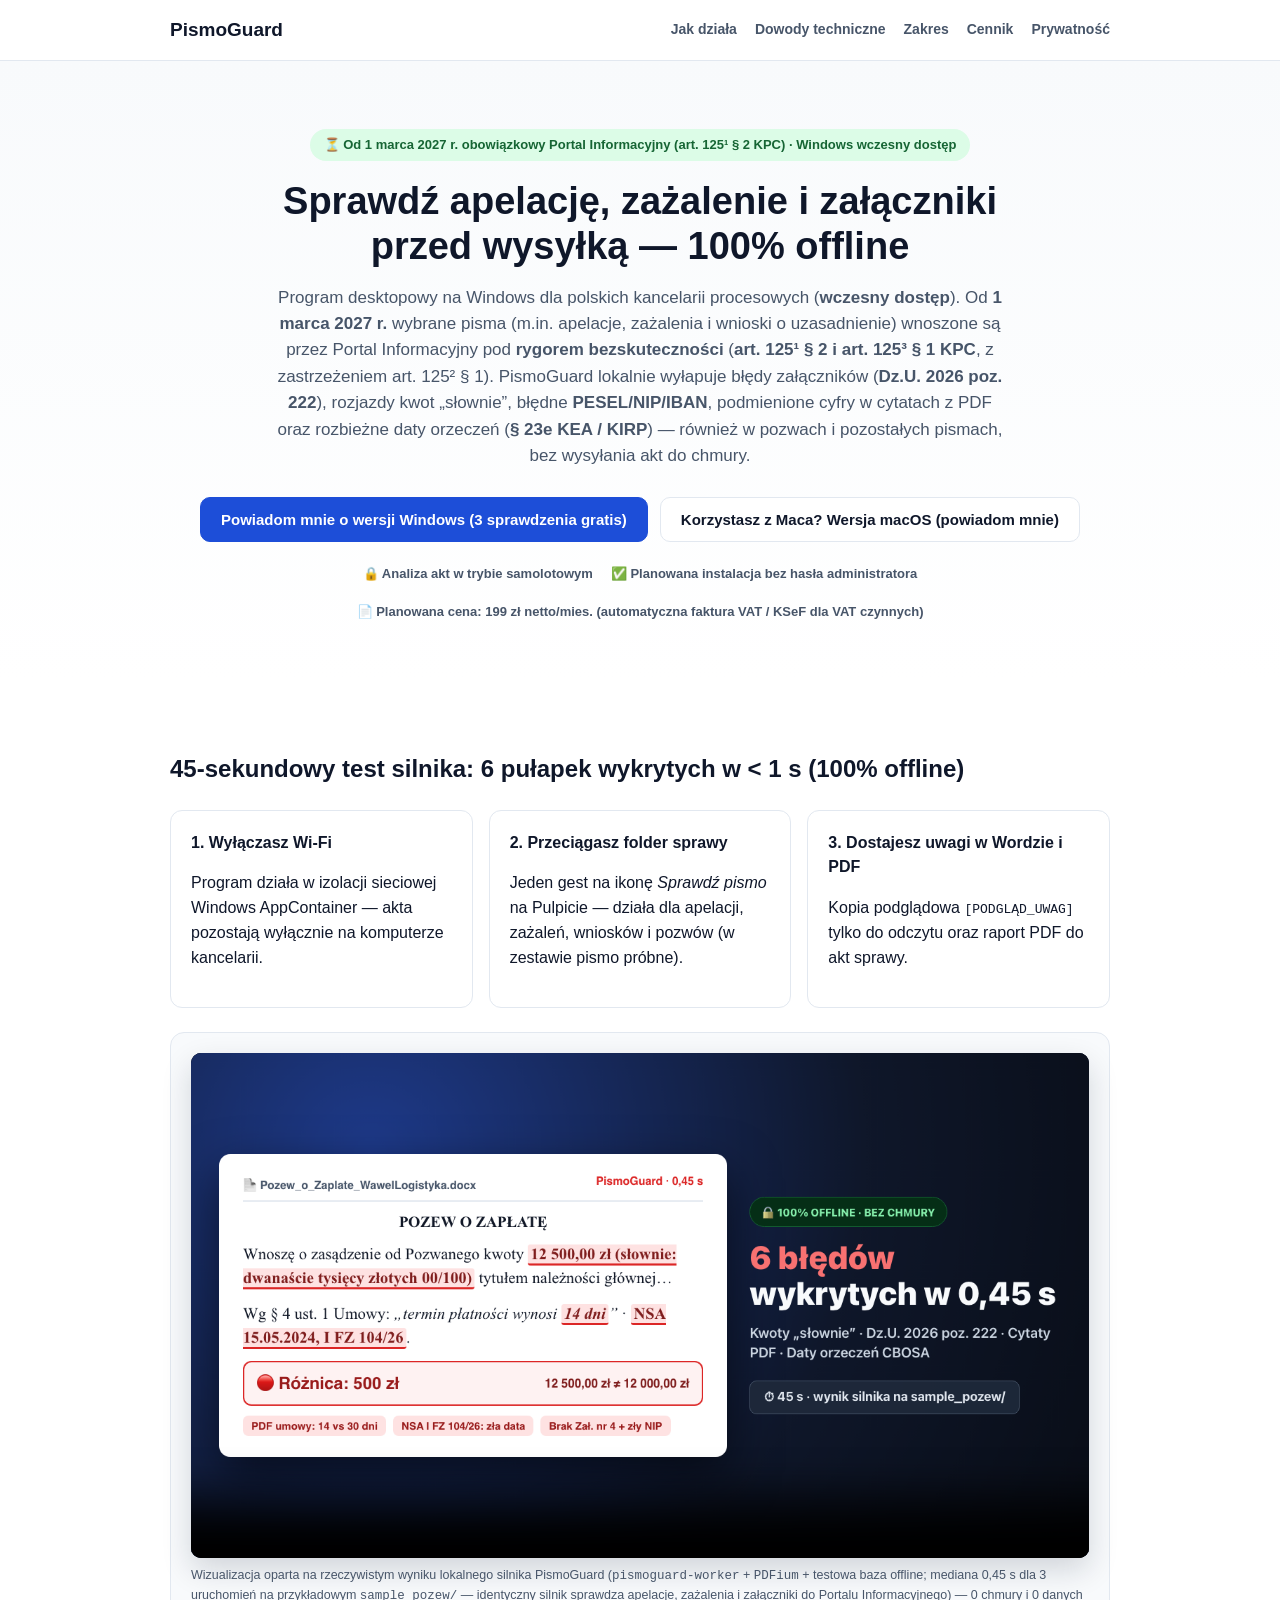
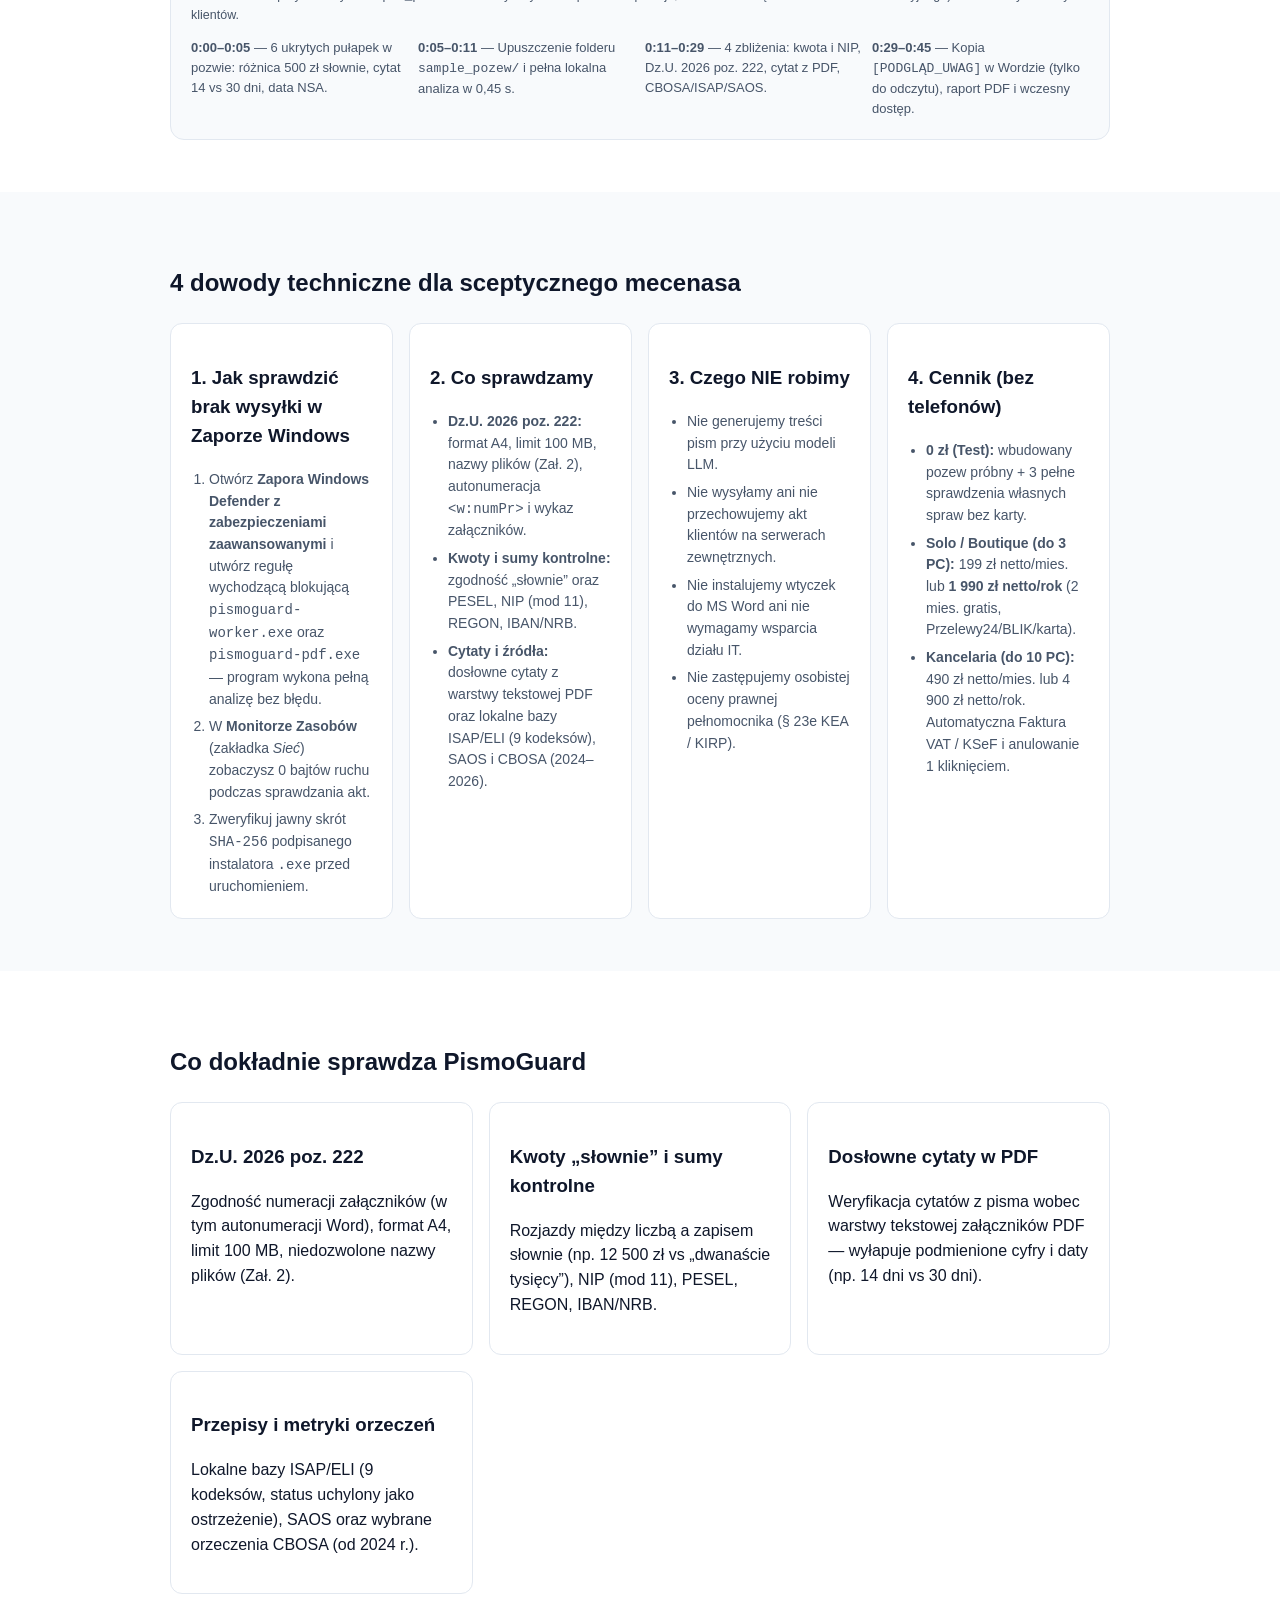
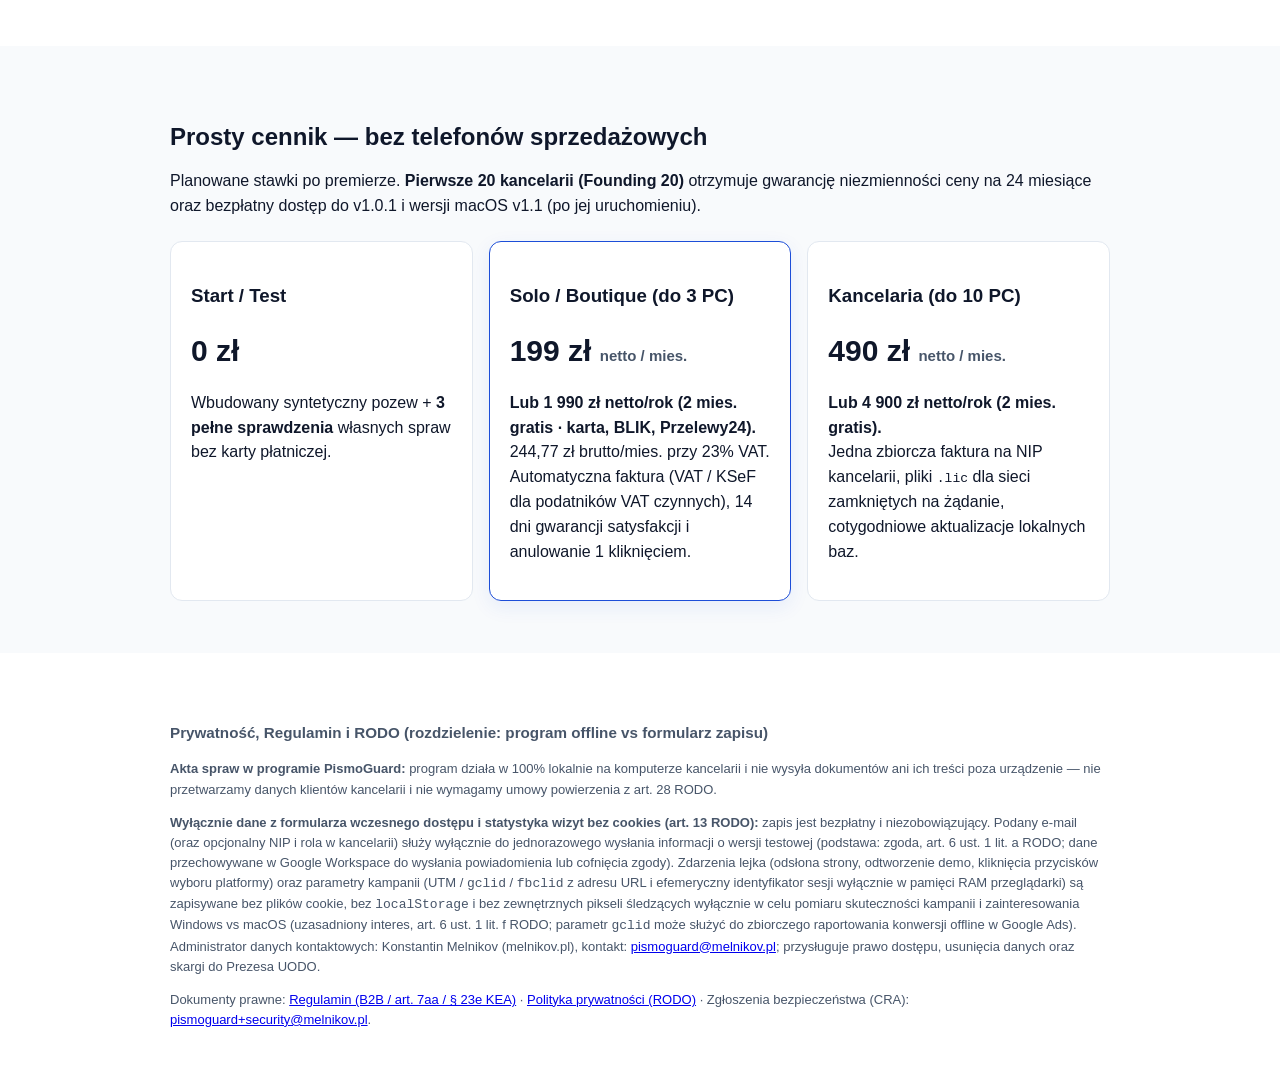
==== commit 11a46a11: "deploy(landing): B1 apelacja 1.03.2027 pivot + B2 cookieless 1P telemetry & role qualifier" ====
--- a/index.html
+++ b/index.html
@@ -3,13 +3,13 @@
 <head>
   <meta charset="UTF-8" />
   <meta name="viewport" content="width=device-width, initial-scale=1.0" />
-  <title>PismoGuard — Sprawdź pozew i załączniki w 30 sekund (100% offline)</title>
-  <meta name="description" content="Program desktopowy na Windows dla polskich kancelarii procesowych (wczesny dostęp). Weryfikuje załączniki (Dz.U. 2026 poz. 222), kwoty słownie, PESEL/NIP, cytaty PDF oraz daty orzeczeń — bez wysyłania akt do chmury." />
+  <title>PismoGuard — Sprawdź apelację, zażalenie i załączniki (100% offline)</title>
+  <meta name="description" content="Program desktopowy na Windows dla polskich kancelarii procesowych (wczesny dostęp). Weryfikuje załączniki przed 1 marca 2027 r. (art. 125¹ § 2 KPC, Dz.U. 2026 poz. 222), kwoty słownie, PESEL/NIP, cytaty PDF oraz daty orzeczeń — bez wysyłania akt do chmury." />
   <link rel="canonical" href="https://pismoguard.melnikov.pl/" />
   <link rel="icon" href="icon.png" />
   <link rel="apple-touch-icon" href="icon.png" />
-  <meta property="og:title" content="PismoGuard — Sprawdź pozew i załączniki w 30 sekund (100% offline)" />
-  <meta property="og:description" content="Program desktopowy na Windows dla polskich kancelarii procesowych (wczesny dostęp). Weryfikuje załączniki, kwoty słownie, PESEL/NIP, cytaty PDF i metryki orzeczeń lokalnie." />
+  <meta property="og:title" content="PismoGuard — Sprawdź apelację, zażalenie i załączniki (100% offline)" />
+  <meta property="og:description" content="Program desktopowy na Windows dla polskich kancelarii procesowych (wczesny dostęp). Lokalny audyt załączników (1 marca 2027 / Dz.U. 2026 poz. 222), kwot słownie, PESEL/NIP, cytatów PDF i metryk orzeczeń." />
   <meta property="og:type" content="website" />
   <meta property="og:url" content="https://pismoguard.melnikov.pl/" />
   <meta property="og:site_name" content="PismoGuard" />
@@ -66,13 +66,12 @@
 
   <section class="hero">
     <div class="wrap">
-      <div class="pill">🚧 Wersja Windows w przygotowaniu — wczesny dostęp · analiza akt lokalnie</div>
-      <h1>Sprawdź pozew i załączniki w 30 sekund — 100% offline</h1>
+      <div class="pill">⏳ Od 1 marca 2027 r. obowiązkowy Portal Informacyjny (art. 125¹ § 2 KPC) · Windows wczesny dostęp</div>
+      <h1>Sprawdź apelację, zażalenie i załączniki przed wysyłką — 100% offline</h1>
       <p class="lead">
-        Program desktopowy dla polskich kancelarii procesowych (<strong>wersja Windows w przygotowaniu — wczesny dostęp</strong>).
-        Wyłapuje błędy numeracji i nazw załączników (<strong>Dz.U. 2026 poz. 222</strong>), rozjazdy kwot „słownie”,
-        błędne <strong>PESEL/NIP/IBAN</strong>, podmienione cyfry w cytatach z PDF oraz rozbieżne daty orzeczeń
-        (w kontekście <strong>§ 23e KEA / KIRP</strong> i <strong>NSA I FZ 104/26</strong>).
+        Program desktopowy na Windows dla polskich kancelarii procesowych (<strong>wczesny dostęp</strong>).
+        Od <strong>1 marca 2027 r.</strong> wybrane pisma (m.in. apelacje, zażalenia i wnioski o uzasadnienie) wnoszone są przez Portal Informacyjny pod <strong>rygorem bezskuteczności</strong> (<strong>art. 125¹ § 2 i art. 125³ § 1 KPC</strong>, z zastrzeżeniem art. 125² § 1).
+        PismoGuard lokalnie wyłapuje błędy załączników (<strong>Dz.U. 2026 poz. 222</strong>), rozjazdy kwot „słownie”, błędne <strong>PESEL/NIP/IBAN</strong>, podmienione cyfry w cytatach z PDF oraz rozbieżne daty orzeczeń (<strong>§ 23e KEA / KIRP</strong>) — również w pozwach i pozostałych pismach, bez wysyłania akt do chmury.
       </p>
 
       <div class="cta-row">
@@ -90,21 +89,21 @@
 
   <section id="jak-dziala" class="section">
     <div class="wrap">
-      <h2>45-sekundowy test: 6 pułapek wykrytych w &lt; 1 s (100% offline)</h2>
+      <h2>45-sekundowy test silnika: 6 pułapek wykrytych w &lt; 1 s (100% offline)</h2>
       <div class="steps">
         <div class="step"><strong>1. Wyłączasz Wi-Fi</strong><p>Program działa w izolacji sieciowej Windows AppContainer — akta pozostają wyłącznie na komputerze kancelarii.</p></div>
-        <div class="step"><strong>2. Przeciągasz folder sprawy</strong><p>Jeden gest na ikonę <em>Sprawdź pismo</em> na Pulpicie (lub wbudowany pozew próbny bez ryzyka własnymi aktami).</p></div>
+        <div class="step"><strong>2. Przeciągasz folder sprawy</strong><p>Jeden gest na ikonę <em>Sprawdź pismo</em> na Pulpicie — działa dla apelacji, zażaleń, wniosków i pozwów (w zestawie pismo próbne).</p></div>
         <div class="step"><strong>3. Dostajesz uwagi w Wordzie i PDF</strong><p>Kopia podglądowa <code>[PODGLĄD_UWAG]</code> tylko do odczytu oraz raport PDF do akt sprawy.</p></div>
       </div>
 
       <div class="video-slot" aria-label="45-sekundowe nagranie wideo testu offline">
         <div class="video-slot-frame">
-          <video controls playsinline preload="metadata" poster="demo-poster-v2.png" aria-label="PismoGuard — 6 błędów wykrytych w 0,45 s bez chmury na przykładowym pozwie">
+          <video id="demo-video" controls playsinline preload="metadata" poster="demo-poster-v2.png" aria-label="PismoGuard — 6 błędów wykrytych w 0,45 s bez chmury na przykładowym piśmie">
             <source src="demo-offline-45s-v2.mp4" type="video/mp4" />
             Twoja przeglądarka nie obsługuje wideo HTML5. <a href="demo-offline-45s-v2.mp4">Pobierz nagranie MP4 (45 s)</a>.
           </video>
         </div>
-        <p class="video-caption">Wizualizacja oparta na rzeczywistym wyniku lokalnego silnika PismoGuard (<code>pismoguard-worker</code> + <code>PDFium</code> + testowa baza offline; mediana 0,45 s dla 3 uruchomień na <code>sample_pozew/</code>) — 0 chmury i 0 danych klientów.</p>
+        <p class="video-caption">Wizualizacja oparta na rzeczywistym wyniku lokalnego silnika PismoGuard (<code>pismoguard-worker</code> + <code>PDFium</code> + testowa baza offline; mediana 0,45 s dla 3 uruchomień na przykładowym <code>sample_pozew/</code> — identyczny silnik sprawdza apelacje, zażalenia i załączniki do Portalu Informacyjnego) — 0 chmury i 0 danych klientów.</p>
         <div class="video-slot-timeline">
           <div><strong>0:00–0:05</strong> — 6 ukrytych pułapek w pozwie: różnica 500 zł słownie, cytat 14 vs 30 dni, data NSA.</div>
           <div><strong>0:05–0:11</strong> — Upuszczenie folderu <code>sample_pozew/</code> i pełna lokalna analiza w 0,45 s.</div>
@@ -196,7 +195,7 @@
     <div class="wrap small-legal">
       <h3>Prywatność, Regulamin i RODO (rozdzielenie: program offline vs formularz zapisu)</h3>
       <p><strong>Akta spraw w programie PismoGuard:</strong> program działa w 100% lokalnie na komputerze kancelarii i nie wysyła dokumentów ani ich treści poza urządzenie — nie przetwarzamy danych klientów kancelarii i nie wymagamy umowy powierzenia z art. 28 RODO.</p>
-      <p><strong>Wyłącznie dane z formularza wczesnego dostępu i statystyka kliknięć bez cookies (art. 13 RODO):</strong> zapis jest bezpłatny i niezobowiązujący. Podany e-mail (oraz opcjonalny NIP) służy wyłącznie do jednorazowego wysłania informacji o wersji testowej (podstawa: zgoda, art. 6 ust. 1 lit. a RODO; dane przechowywane w Google Workspace do wysłania powiadomienia lub cofnięcia zgody). Kliknięcia przycisków wyboru platformy oraz parametry kampanii (UTM z adresu URL) są zapisywane zbiorczo bez plików cookie wyłącznie w celu pomiaru zainteresowania wersją Windows vs macOS (uzasadniony interes, art. 6 ust. 1 lit. f RODO). Administrator danych kontaktowych: Konstantin Melnikov (melnikov.pl), kontakt: <a href="mailto:pismoguard@melnikov.pl">pismoguard@melnikov.pl</a>; przysługuje prawo dostępu, usunięcia danych oraz skargi do Prezesa UODO.</p>
+      <p><strong>Wyłącznie dane z formularza wczesnego dostępu i statystyka wizyt bez cookies (art. 13 RODO):</strong> zapis jest bezpłatny i niezobowiązujący. Podany e-mail (oraz opcjonalny NIP i rola w kancelarii) służy wyłącznie do jednorazowego wysłania informacji o wersji testowej (podstawa: zgoda, art. 6 ust. 1 lit. a RODO; dane przechowywane w Google Workspace do wysłania powiadomienia lub cofnięcia zgody). Zdarzenia lejka (odsłona strony, odtworzenie demo, kliknięcia przycisków wyboru platformy) oraz parametry kampanii (UTM / <code>gclid</code> / <code>fbclid</code> z adresu URL i efemeryczny identyfikator sesji wyłącznie w pamięci RAM przeglądarki) są zapisywane bez plików cookie, bez <code>localStorage</code> i bez zewnętrznych pikseli śledzących wyłącznie w celu pomiaru skuteczności kampanii i zainteresowania Windows vs macOS (uzasadniony interes, art. 6 ust. 1 lit. f RODO; parametr <code>gclid</code> może służyć do zbiorczego raportowania konwersji offline w Google Ads). Administrator danych kontaktowych: Konstantin Melnikov (melnikov.pl), kontakt: <a href="mailto:pismoguard@melnikov.pl">pismoguard@melnikov.pl</a>; przysługuje prawo dostępu, usunięcia danych oraz skargi do Prezesa UODO.</p>
       <p>Dokumenty prawne: <a href="regulamin.html">Regulamin (B2B / art. 7aa / § 23e KEA)</a> · <a href="polityka-prywatnosci.html">Polityka prywatności (RODO)</a> · Zgłoszenia bezpieczeństwa (CRA): <a href="mailto:pismoguard+security@melnikov.pl">pismoguard+security@melnikov.pl</a>.</p>
     </div>
   </section>
@@ -212,6 +211,16 @@
         <label>E-mail kancelarii *
           <input type="email" id="email-input" name="email" required placeholder="mecenas@kancelaria.pl" />
         </label>
+        <label>Rola w kancelarii (opcjonalnie)
+          <select id="role-input" name="role">
+            <option value="">— wybierz —</option>
+            <option value="adwokat">Adwokat</option>
+            <option value="radca_prawny">Radca prawny</option>
+            <option value="aplikant">Aplikant adwokacki / radcowski</option>
+            <option value="wspolnik_inhouse">Wspólnik / dział prawny</option>
+            <option value="inne">Inne</option>
+          </select>
+        </label>
         <label>NIP kancelarii (opcjonalnie)
           <input type="text" id="nip-input" name="nip" placeholder="np. 1234563218" />
         </label>
--- a/styles.css
+++ b/styles.css
@@ -30,6 +30,6 @@
 .modal-box { background:#fff; border-radius:14px; max-width:460px; width:100%; padding:24px; position:relative; }
 .close { position:absolute; top:12px; right:14px; border:none; background:none; font-size:24px; cursor:pointer; }
 label { display:block; font-size:13px; font-weight:600; margin-top:12px; }
-input[type="email"], input[type="text"] { width:100%; padding:10px 12px; border:1px solid #cbd5e1; border-radius:8px; margin-top:4px; font-size:14px; }
+input[type="email"], input[type="text"], select { width:100%; padding:10px 12px; border:1px solid #cbd5e1; border-radius:8px; margin-top:4px; font-size:14px; background:#fff; color:var(--ink); }
 .chk { font-weight:400; color:var(--muted); display:flex; gap:8px; align-items:flex-start; }
 .status { font-size:13px; font-weight:600; margin-top:10px; min-height:20px; }
